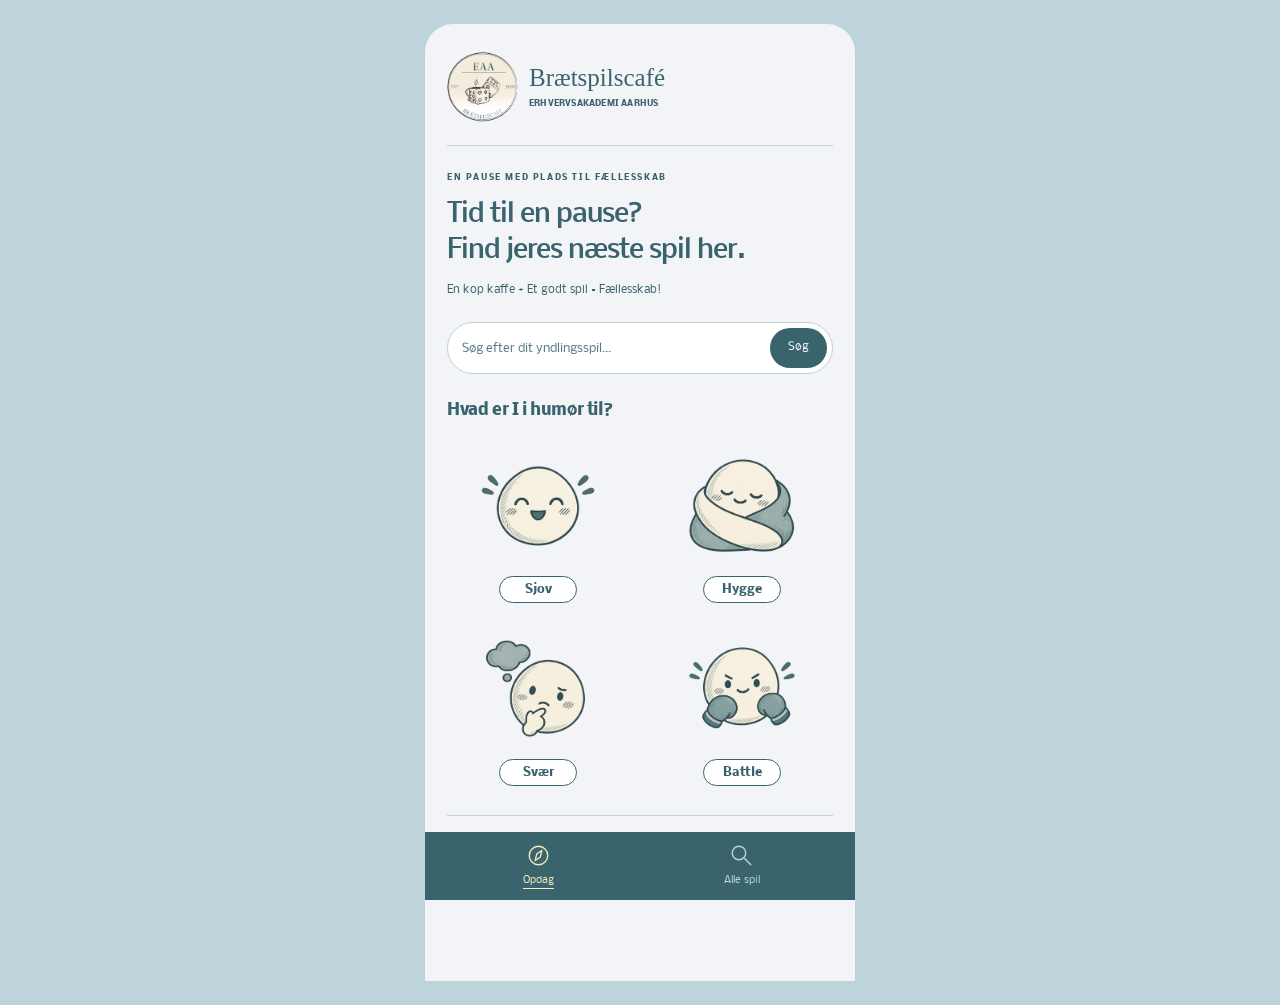
==== index.html @ 0a2e72a8 "changes" ====
<!DOCTYPE html>
<html lang="da">
<head>
  <meta charset="UTF-8">
  <meta name="viewport" content="width=device-width, initial-scale=1.0">
  <meta name="description" content="Find et spil til jeres næste pause på Erhvervsakademi Aarhus.">
  <title>Spilcafé – find jeres næste spil</title>
  <link rel="preconnect" href="https://fonts.googleapis.com">
  <link rel="preconnect" href="https://fonts.gstatic.com" crossorigin>
  <link href="https://fonts.googleapis.com/css2?family=Nobile:wght@400;500;700&display=swap" rel="stylesheet">
  <link rel="stylesheet" href="style.css">
</head>
<body>
  <div class="forside">
    <header class="brand">
      <div class="logo-wrap">
        <!-- Behold logo i mappen billeder. -->
        <img class="brand-logo" src="billeder/logo.png" alt="EAA Brætspilscafé – terninger og kaffe" data-fallback>
        <span class="logo-fallback" hidden aria-hidden="true">EAA</span>
      </div>
      <div>
        <p class="brand-name">Brætspilscafé</p>
        <p class="brand-school">ERHVERVSAKADEMI AARHUS</p>
      </div>
    </header>

    <main>
      <!-- 1. FORSIDE -->
      <section id="opdag" class="page" aria-labelledby="home-title">
        <p class="overtekst">EN PAUSE MED PLADS TIL FÆLLESSKAB</p>
        <h1 id="home-title">Tid til en pause?<br>Find jeres næste spil her.</h1>
        <p class="intro">En kop kaffe + Et godt spil = Fællesskab!</p>

        <form class="search" id="home-search" role="search">
          <label class="sr-only" for="search-field">Søg efter spil fra forsiden</label>
          <input id="search-field" type="search" placeholder="Søg efter dit yndlingsspil…" autocomplete="off">
          <button type="submit">Søg</button>
        </form>

        <div class="section-heading">
          <h2>Hvad er I i humør til?</h2>
        </div>
        <div class="moods">
          <button class="mood" type="button" data-mood="Sjov">
            <img src="billeder/sjov.png" alt="Emoji der griner" data-fallback>
            <span class="mood-fallback" hidden aria-hidden="true">😄</span>
            <span>Sjov</span>
          </button>
          <button class="mood" type="button" data-mood="Hygge">
            <img src="billeder/hygge.png" alt="Rolig emoji pakket ind i et tæppe" data-fallback>
            <span class="mood-fallback" hidden aria-hidden="true">😌</span>
            <span>Hygge</span>
          </button>
          <button class="mood" type="button" data-mood="Svær">
            <img src="billeder/svaer.png" alt="Tænkende emoji med tankeboble" data-fallback>
            <span class="mood-fallback" hidden aria-hidden="true">🤔</span>
            <span>Svær</span>
          </button>
          <button class="mood" type="button" data-mood="Battle">
            <img src="billeder/battle.png" alt="Emoji med boksehandsker" data-fallback>
            <span class="mood-fallback" hidden aria-hidden="true">🥊</span>
            <span>Battle</span>
          </button>
        </div>
        <a class="browse-link" href="#alle-spil">Se alle spil <span aria-hidden="true">→</span></a>
      </section>

      <!-- 2. NY SEKTION: SØGNING, FILTRE OG SPILLISTE -->
      <section id="alle-spil" class="page games-page" aria-labelledby="games-title" hidden>
        <h1 id="games-title" tabindex="-1">Find jeres spil.</h1>
        <p class="intro" id="collection-info"></p>

        <form class="search" id="game-search" role="search">
          <label class="sr-only" for="game-search-field">Søg i spilsamlingen</label>
          <input id="game-search-field" type="search" placeholder="Søg efter spil…" autocomplete="off">
          <button type="submit">Søg</button>
        </form>

        <div class="quick-filters" role="group" aria-label="Hurtige filtre">
          <button class="filter-chip" id="reset-all" type="button">Alle</button>
          <button class="filter-chip" id="quick-time" type="button" aria-pressed="false">Højst 30 min.</button>
          <button class="filter-chip" id="quick-easy" type="button" aria-pressed="false">Let at lære</button>
        </div>

        <div class="filter-grid">
          <div class="filter-field">
            <label for="player-filter">Antal spillere</label>
            <select id="player-filter">
              <option value="0">Alle gruppestørrelser</option>
              <!-- JavaScript indsætter valgmulighederne 2–18. -->
            </select>
          </div>

          <div class="filter-field">
            <label for="time-filter">Spilletid</label>
            <div class="range-control">
              <output id="time-output" for="time-filter">Alle spilletider</output>
              <input id="time-filter" type="range" min="15" max="180" step="5" value="180" aria-describedby="time-help">
            </div>
          </div>

          <!-- Flere afkrydsninger = spil fra mindst én valgt kategori. -->
          <div class="filter-field">
            <span class="filter-label" id="category-label">Spiltype</span>
            <details class="category-picker" id="category-picker">
              <summary aria-labelledby="category-label category-summary">
                <span id="category-summary">Alle spiltyper</span>
                <span class="chevron" aria-hidden="true"></span>
              </summary>
              <fieldset class="category-options" id="category-options">
                <legend class="sr-only">Vælg en eller flere spiltyper</legend>
                <!-- Kategorierne kommer fra arrayet i spil.js. -->
              </fieldset>
            </details>
          </div>

          <div class="filter-field">
            <label for="level-filter">Regelniveau</label>
            <select id="level-filter">
              <option value="">Alle niveauer</option>
              <option value="Let">Let</option>
              <option value="Middel">Middel</option>
              <option value="Svær">Svær</option>
            </select>
          </div>

          <div class="filter-field">
            <label for="space-filter">Pladsbehov</label>
            <select id="space-filter">
              <option value="">Alle bordstørrelser</option>
              <option value="Lille">Lille</option>
              <option value="Mellem">Mellem</option>
              <option value="Stor">Stor</option>
            </select>
          </div>

          <div class="filter-field">
            <label for="sort-order">Sortér efter</label>
            <select id="sort-order">
              <option value="titel-az">Titel A–Å</option>
              <option value="titel-za">Titel Å–A</option>
              <option value="tid-kort">Korteste spilletid</option>
              <option value="tid-lang">Længste spilletid</option>
            </select>
          </div>
        </div>

        <p class="filter-help" id="time-help">Tid er cirka. Filteret bruger den øvre ende af spillets tidsinterval.</p>
        <div class="active-filters" id="active-filters" aria-label="Aktive filtre"></div>

        <div class="results-heading">
          <h2 id="results-count" role="status" aria-live="polite" aria-atomic="true"></h2>
          <button class="text-button" type="button" id="clear-filters">Nulstil</button>
        </div>
        <p class="data-note">Spildata er fra vores kortlægning og kan afhænge af udgaven.</p>

        <!-- forEach indsætter kortene her. Listen bliver ikke skrevet i HTML. -->
        <ul class="game-list" id="game-list" aria-label="Spil der matcher"></ul>

        <div class="empty-state" id="empty-state" hidden>
          <span class="empty-symbol" aria-hidden="true">?</span>
          <h3>Ingen spil matcher lige nu</h3>
          <p>Prøv et andet søgeord eller fjern et filter.</p>
          <button class="primary" id="empty-reset" type="button">Vis alle spil</button>
        </div>
      </section>
      <noscript><p class="page">Aktivér JavaScript for at søge og filtrere spillene.</p></noscript>
    </main>

    <!-- Kun de to sider, som denne kode indeholder. -->
    <nav class="bottom-nav" aria-label="Hovedmenu">
      <a href="#opdag" data-page="opdag" aria-current="page">
        <svg viewBox="0 0 32 32" aria-hidden="true"><circle cx="16" cy="16" r="11"></circle><path d="m20 10-2 8-6 4 2-8z"></path></svg>
        <span>Opdag</span>
      </a>
      <a href="#alle-spil" data-page="alle-spil">
        <svg viewBox="0 0 32 32" aria-hidden="true"><circle cx="13" cy="13" r="8"></circle><path d="m19 19 8 8"></path></svg>
        <span>Alle spil</span>
      </a>
    </nav>
  </div>

  <!-- Rækkefølgen er vigtig: data skal indlæses før funktionerne. -->
  <script src="spil.js"></script>
  <script src="script.js"></script>
</body>
</html>
---- style.css ----
/* 1. JERES FARVER OG FORSIDE */
:root {
  --teal:#3A646D;
  --dark:#3A646D;
  --yellow:#F4EBC0;
  --blue:#BED4DB;
  --accent:#80B4BF;
  --paper:#F3F4F7;
  --line:#BED4DB;
  --muted:#3A646D;
}
* { box-sizing:border-box; }
body {
  margin:0;
  background:var(--blue);
  color:var(--teal);
  font-family:'Nobile',Arial,sans-serif;
  font-size:13px;
  line-height:1.6;
}
button,input,select { font:inherit; }
button { color:inherit; cursor:pointer; }
a { color:inherit; }
[hidden] { display:none !important; }
:focus-visible { outline:3px solid var(--teal); outline-offset:4px; }
.forside {
  width:100%;
  max-width:430px;
  min-height:100svh;
  margin:auto;
  background:var(--paper);
  position:relative;
  padding-bottom:94px;
}
.brand {
  display:flex;
  gap:12px;
  align-items:center;
  margin:0 22px;
  padding:28px 0 23px;
  border-bottom:1px solid var(--line);
}
.brand-name { font-family:Georgia,serif; font-size:25px; line-height:1.15; margin:0 0 5px; }
.brand-school { font-size:7.5px; font-weight:700; letter-spacing:.2px; margin:0; }
.page { padding:26px 22px 20px; }
.overtekst { font-size:8px; letter-spacing:1.6px; font-weight:700; margin:0 0 12px; }
h1 { font-size:26px; line-height:1.4; font-weight:500; letter-spacing:-1px; margin:0 0 12px; }
h2 { font-size:16px; line-height:1.4; margin:0; font-weight:700; letter-spacing:-.4px; }
.intro { font-size:11px; color:var(--muted); margin:0 0 23px; }
.search {
  display:flex;
  align-items:center;
  gap:5px;
  border:1px solid var(--line);
  background:white;
  border-radius:30px;
  padding:5px;
  margin-bottom:26px;
  min-height:49px;
}
.search input {
  min-width:0;
  flex:1;
  border:0;
  background:transparent;
  padding:7px 9px;
  color:var(--dark);
  font-size:12px;
  border-radius:20px;
}
.search input::placeholder { color:var(--teal); opacity:.85; }
.search button,.primary {
  border:0;
  border-radius:30px;
  background:var(--teal);
  color:#fff;
  padding:10px 18px;
  font-size:11px;
  min-height:40px;
}
.search button:hover,.primary:hover { background:#2d525b; }
.section-heading { display:flex; justify-content:space-between; align-items:center; gap:8px; margin:25px 0 14px; }
.text-button { background:none; border:0; padding:10px 0; font-size:11px; white-space:nowrap; text-decoration:underline; text-underline-offset:4px; }
.moods { display:grid; grid-template-columns:1fr 1fr; gap:20px 22px; margin:17px 0 29px; }
.mood { border:0; background:none; padding:0; display:flex; align-items:center; flex-direction:column; gap:10px; }
.mood img { width:100%; height:126px; object-fit:contain; transition:transform .2s; }
.mood:hover img { transform:translateY(-4px); }
.mood > span:not(.mood-fallback) { border:1px solid var(--teal); border-radius:24px; background:white; min-width:78px; padding:3px 14px; font-size:12px; font-weight:700; }
.mood-fallback { height:126px; display:grid; place-items:center; font-size:66px; }
.logo-wrap { width:70px; height:70px; position:relative; flex-shrink:0; }
.brand-logo { position:absolute; width:84px; height:84px; max-width:none; left:-7px; top:-6px; clip-path:circle(42% at 50% 48.6%); }
.logo-fallback { display:grid; place-items:center; height:70px; width:70px; border:1px solid var(--teal); border-radius:50%; background:var(--yellow); font-family:Georgia,serif; font-size:23px; }
.browse-link { display:flex; align-items:center; justify-content:space-between; min-height:46px; border-top:1px solid var(--line); padding-top:14px; font-weight:700; text-decoration:none; }
.browse-link span { font-size:23px; }

/* 2. FILTRERINGSSIDEN – bygger videre på jeres farver */
.games-page { padding-top:21px; }
.games-page h1 { font-family:Georgia,serif; font-size:30px; line-height:1.2; letter-spacing:-.7px; margin-bottom:5px; }
.games-page .intro { margin-bottom:16px; }
.games-page .search { margin-bottom:13px; }
.quick-filters { display:flex; gap:7px; flex-wrap:wrap; margin-bottom:19px; }
.filter-chip { min-height:35px; padding:6px 13px; background:white; border:1px solid var(--line); border-radius:22px; font-size:10px; }
.filter-chip[aria-pressed="true"] { background:var(--teal); color:white; border-color:var(--teal); }
.filter-chip:hover { border-color:var(--teal); }

/* To kolonner som i Figma. minmax forhindrer, at lange værdier udvider siden. */
.filter-grid { display:grid; grid-template-columns:minmax(0,1fr) minmax(0,1fr); gap:15px 11px; }
.filter-field { min-width:0; }
.filter-field > label,.filter-label { display:block; margin:0 0 5px; text-transform:uppercase; font-size:9px; font-weight:700; letter-spacing:.3px; }
.filter-field select,.category-picker > summary {
  width:100%;
  min-height:43px;
  border:1px solid var(--line);
  border-radius:7px;
  color:var(--teal);
  background:white;
  padding:10px 25px 10px 10px;
  font-size:11px;
  cursor:pointer;
}
.filter-field select {
  appearance:none;
  background-image:url("data:image/svg+xml,%3Csvg xmlns='http://www.w3.org/2000/svg' width='12' height='12' viewBox='0 0 12 12'%3E%3Cpath d='m3 4 3 3 3-3' fill='none' stroke='%233A646D' stroke-linecap='round'/%3E%3C/svg%3E");
  background-repeat:no-repeat;
  background-position:right 8px center;
}
.range-control { min-height:43px; border:1px solid var(--line); border-radius:7px; background:white; padding:5px 10px 4px; }
.range-control output { display:block; font-size:10px; line-height:1.4; }
.range-control input { display:block; accent-color:var(--teal); width:100%; margin:1px 0 0; height:20px; cursor:pointer; }
.category-picker { position:relative; }
.category-picker > summary { list-style:none; position:relative; }
.category-picker > summary::-webkit-details-marker { display:none; }
.chevron { position:absolute; right:13px; top:17px; width:6px; height:6px; border-bottom:1px solid; border-right:1px solid; transform:rotate(45deg); }
.category-picker[open] .chevron { transform:rotate(225deg); top:20px; }
.category-options {
  position:absolute;
  top:calc(100% + 6px);
  left:0;
  width:max-content;
  min-width:100%;
  max-width:calc(100vw - 44px);
  max-height:300px;
  overflow:auto;
  z-index:3;
  background:white;
  border:1px solid var(--line);
  border-radius:9px;
  padding:7px;
  margin:0;
  box-shadow:0 10px 28px #3a646d24;
}
.category-options label { display:flex; align-items:center; gap:9px; min-height:37px; padding:5px 9px; font-size:12px; cursor:pointer; border-radius:5px; }
.category-options label:hover { background:var(--paper); }
.category-options input { accent-color:var(--teal); width:16px; height:16px; margin:0; }
.filter-help { font-size:10px; margin:12px 0 0; line-height:1.65; }
.active-filters { display:flex; flex-wrap:wrap; gap:6px; margin-top:12px; }
.active-filters:empty { display:none; }
.active-chip { max-width:100%; overflow-wrap:anywhere; background:var(--yellow); border:1px solid transparent; padding:5px 9px; border-radius:6px; font-size:10px; min-height:30px; text-align:left; }
.active-chip:hover { border-color:var(--teal); }
.results-heading { display:flex; justify-content:space-between; align-items:center; gap:10px; margin-top:23px; }
.results-heading h2 { font-size:19px; }
.data-note { margin:1px 0 9px; font-size:9px; line-height:1.6; }

/* 3. SPILKORT – kompakte rækker som i Figma */
.game-list { list-style:none; padding:0; margin:0; }
.game-card { border-bottom:1px solid var(--line); }
.game-summary { display:flex; gap:12px; align-items:center; padding:13px 0; cursor:pointer; list-style:none; }
.game-summary::-webkit-details-marker { display:none; }
.game-monogram { position:relative; display:grid; place-items:center; width:48px; height:54px; flex-shrink:0; background:var(--blue); border-radius:6px; font-weight:700; font-size:14px; overflow:hidden; }
.game-card:nth-child(3n) .game-monogram { background:var(--yellow); }
.game-card:nth-child(5n) .game-monogram { background:var(--yellow); }
.game-monogram img { position:absolute; inset:0; width:100%; height:100%; object-fit:contain; background:var(--paper); }
.game-overview { flex:1; min-width:0; }
.game-name { font-size:13px; line-height:1.5; margin:0 0 2px; font-weight:700; overflow-wrap:anywhere; }
.game-meta { font-size:10px; margin:0; line-height:1.65; }
.game-category { font-size:9px; margin:2px 0 0; line-height:1.6; }
.game-expand { width:22px; flex-shrink:0; font-size:23px; text-align:center; font-weight:400; transition:transform .2s; }
.game-card details[open] .game-expand { transform:rotate(45deg); }
.game-card details[open] .game-summary { padding-bottom:8px; }
.game-details { padding:0 0 17px 60px; font-size:11px; }
.game-description { margin:3px 0 13px; line-height:1.8; }
.game-details dl { display:grid; grid-template-columns:1fr; margin:0; gap:2px; }
.game-details dt { font-weight:700; font-size:10px; margin-top:7px; }
.game-details dd { margin:0; overflow-wrap:anywhere; }
.game-note { background:#bed4db4a; padding:10px; margin:14px 0 0; border-radius:6px; font-size:10px; }
.empty-state { margin:18px 0 12px; text-align:center; padding:27px 14px; border:1px solid var(--line); border-radius:12px; }
.empty-symbol { display:grid; place-items:center; border-radius:50%; width:45px; height:45px; margin:auto; background:var(--yellow); font-family:Georgia,serif; font-size:28px; }
.empty-state h3 { font-size:15px; margin:15px 0 7px; }
.empty-state p { font-size:11px; margin:0 0 18px; }

/* 4. BUNDMENU OG TILGÆNGELIGHED */
.bottom-nav { position:fixed; z-index:5; bottom:0; left:50%; transform:translateX(-50%); width:100%; max-width:430px; display:flex; background:var(--teal); padding:10px 12px calc(10px + env(safe-area-inset-bottom)); }
.bottom-nav a { flex:1; display:flex; flex-direction:column; align-items:center; gap:4px; color:var(--blue); text-decoration:none; font-size:10px; min-height:48px; }
.bottom-nav a[aria-current="page"] { color:var(--yellow); }
.bottom-nav a[aria-current="page"] span { text-decoration:underline; text-underline-offset:5px; }
.bottom-nav a:focus-visible { outline-color:var(--yellow); }
.bottom-nav svg { width:27px; height:27px; fill:none; stroke:currentColor; stroke-width:1.6; stroke-linecap:round; stroke-linejoin:round; }
.sr-only { position:absolute; width:1px; height:1px; padding:0; margin:-1px; overflow:hidden; clip:rect(0,0,0,0); white-space:nowrap; border:0; }

@media(min-width:600px) {
  body { padding:24px 0; }
  .forside { min-height:calc(100svh - 48px); border-radius:28px 28px 0 0; overflow:hidden; }
}
@media(max-width:350px) {
  .brand,.page { margin-left:0; margin-right:0; }
  .brand { padding-left:16px; padding-right:16px; }
  .page { padding-left:16px; padding-right:16px; }
  .brand-name { font-size:22px; }
  h1 { font-size:23px; }
  .mood img,.mood-fallback { height:110px; }
  .filter-grid { gap:12px 8px; }
  .filter-field select,.category-picker > summary { font-size:10px; padding-left:7px; }
  .filter-chip { font-size:9px; padding:6px 10px; }
}
@media(prefers-reduced-motion:reduce) {
  .mood img,.game-expand { transition:none; }
}
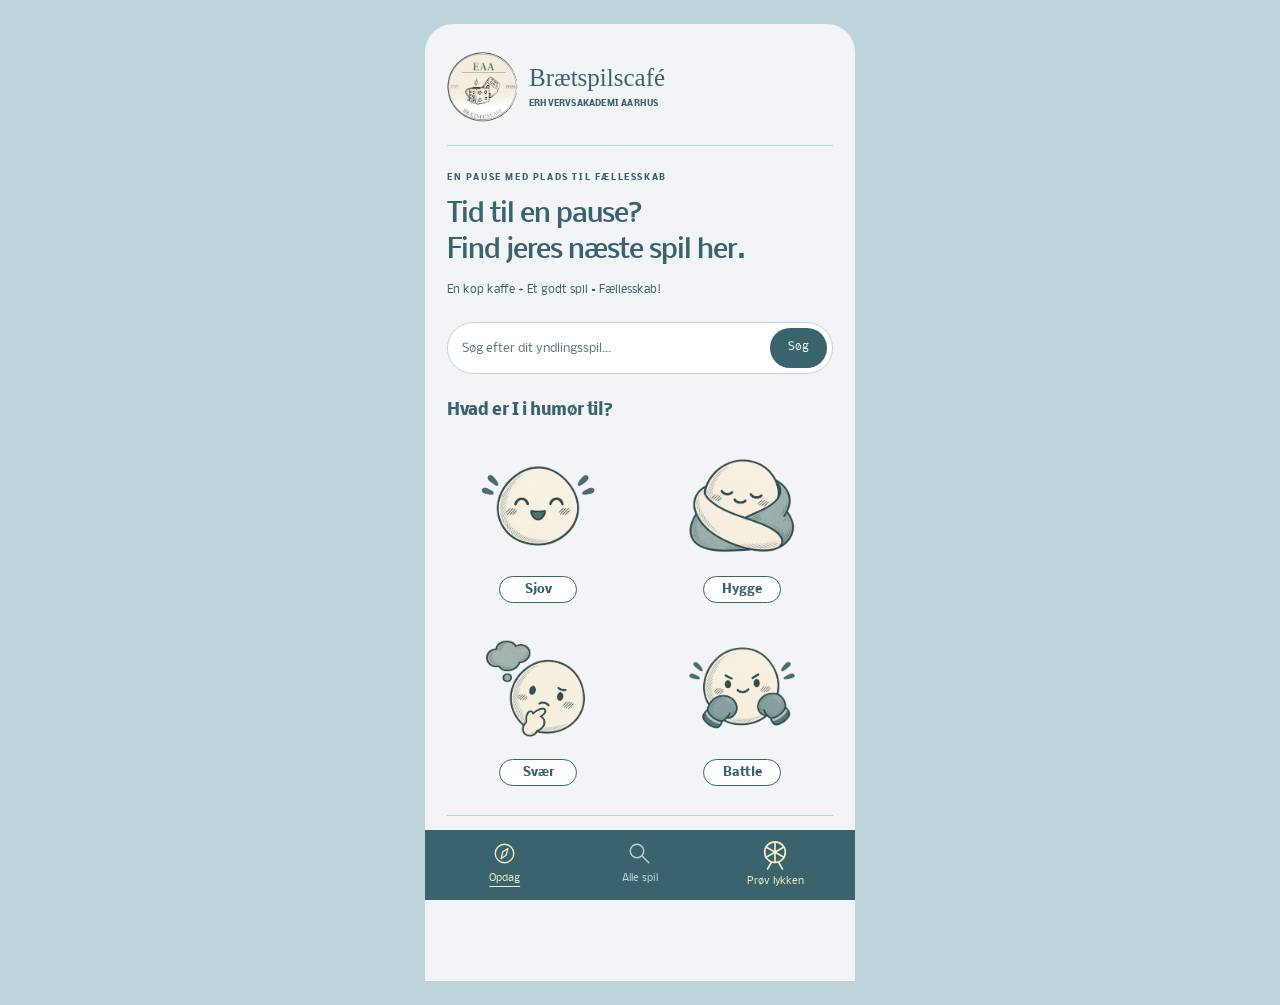
==== commit 24ad0ccd: "hjul" ====
--- a/index.html
+++ b/index.html
@@ -165,9 +165,58 @@
         </div>
       </section>
       <noscript><p class="page">Aktivér JavaScript for at søge og filtrere spillene.</p></noscript>
+
+    <section id="proev-lykken" class="page luck-page" hidden>
+  <p class="overtekst">LAD TILFÆLDIGHEDEN BESTEMME</p>
+  <h1>Prøv lykken.</h1>
+  <p class="intro">Lad hjulet vælge jeres næste spil.</p>
+
+  <div class="luck-wheel" aria-hidden="true">
+    <!-- JavaScript tegner felterne og skriver spillenes navne. -->
+    <svg id="luck-disc" viewBox="0 0 600 600"></svg>
+
+    <!-- Midten står stille. -->
+    <span class="luck-hub">?</span>
+
+    <!-- Pilen står også stille, mens hjulet drejer. -->
+    <svg class="luck-pointer" viewBox="0 0 48 72">
+      <path
+        d="M5 8Q5 2 11 2H37Q43 2 43 8V30L24 67L5 30Z"
+        fill="#F4EBC0"
+        stroke="#3A646D"
+        stroke-width="2"
+      />
+      <circle cx="24" cy="19" r="5" fill="#3A646D" />
+    </svg>
+  </div>
+
+  <button
+    id="luck-spin"
+    class="luck-button"
+    type="button"
+    aria-controls="luck-result"
+  >
+    Drej hjulet
+  </button>
+
+  <p id="luck-count" class="luck-note"></p>
+
+  <!-- Her viser JavaScript resultatet. -->
+  <div
+    id="luck-result"
+    class="luck-result"
+    role="status"
+    aria-live="polite"
+    aria-atomic="true"
+  >
+    <p id="luck-title">Hvilket spil mon det bliver?</p>
+    <p id="luck-info"></p>
+  </div>
+</section>
+
     </main>
 
-    <!-- Kun de to sider, som denne kode indeholder. -->
+    <!-- Siderne i denne kode. -->
     <nav class="bottom-nav" aria-label="Hovedmenu">
       <a href="#opdag" data-page="opdag" aria-current="page">
         <svg viewBox="0 0 32 32" aria-hidden="true"><circle cx="16" cy="16" r="11"></circle><path d="m20 10-2 8-6 4 2-8z"></path></svg>
@@ -177,11 +226,16 @@
         <svg viewBox="0 0 32 32" aria-hidden="true"><circle cx="13" cy="13" r="8"></circle><path d="m19 19 8 8"></path></svg>
         <span>Alle spil</span>
       </a>
+      <a href="#proev-lykken" class="luck-nav" data-page="proev-lykken">
+        <svg viewBox="0 0 32 32" aria-hidden="true"><circle cx="16" cy="13" r="11"></circle><path d="M16 2v22M6.5 7.5l19 11m-19 0 19-11M12 24l-4 7m12-7 4 7"></path><circle cx="16" cy="13" r="1.7" fill="currentColor" stroke="none"></circle></svg>
+        <span>Prøv lykken</span>
+      </a>
     </nav>
   </div>
 
   <!-- Rækkefølgen er vigtig: data skal indlæses før funktionerne. -->
   <script src="spil.js"></script>
   <script src="script.js"></script>
+  <script src="js/lykkehjul.js"></script>
 </body>
 </html>
--- a/style.css
+++ b/style.css
@@ -215,3 +215,137 @@
 @media(prefers-reduced-motion:reduce) {
   .mood img,.game-expand { transition:none; }
 }
+
+/* LYKKEHJUL */
+
+[hidden] {
+  display: none !important;
+}
+
+.luck-page {
+  text-align: center;
+}
+
+/* Kanten og skyggen giver hjulet dybde. */
+.luck-wheel {
+  position: relative;
+  width: 100%;
+  max-width: 360px;
+  aspect-ratio: 1;
+  margin: 48px auto 30px;
+  border-radius: 50%;
+  background: linear-gradient(
+    140deg,
+    #e6eef0,
+    #80B4BF 50%,
+    #3A646D
+  );
+  box-shadow:
+    0 7px 0 #284951,
+    0 16px 24px #3a646d30;
+}
+
+/* Det er kun denne del, der drejer. */
+#luck-disc {
+  display: block;
+  width: 100%;
+  height: 100%;
+  transform-origin: center;
+}
+
+/* Spørgsmålstegnet i midten. */
+.luck-hub {
+  position: absolute;
+  inset: 41%;
+  display: grid;
+  place-items: center;
+  border: 4px solid white;
+  border-radius: 50%;
+  background: linear-gradient(white, #BED4DB);
+  box-shadow: 0 4px 0 #3a646d80;
+  color: #3A646D;
+  font: bold 34px Georgia, serif;
+}
+
+/* Den faste pil over hjulet. */
+.luck-pointer {
+  position: absolute;
+  top: -32px;
+  left: 50%;
+  width: 32px;
+  height: 48px;
+  transform: translateX(-50%);
+  filter: drop-shadow(0 3px 2px #3a646d30);
+}
+
+.luck-button {
+  min-height: 48px;
+  padding: 12px 30px;
+  border: 0;
+  border-radius: 30px;
+  background: #3A646D;
+  color: #F4EBC0;
+  font-weight: 700;
+  cursor: pointer;
+}
+
+.luck-button:disabled {
+  opacity: .65;
+  cursor: wait;
+}
+
+.luck-button:focus-visible {
+  outline: 3px solid #3A646D;
+  outline-offset: 4px;
+}
+
+.luck-note {
+  font-size: 11px;
+  margin: 12px 0 20px;
+}
+
+.luck-result {
+  min-height: 110px;
+  padding: 16px;
+  border-radius: 16px;
+  background: #F4EBC0;
+}
+
+#luck-title {
+  margin: 0;
+  font-size: 16px;
+  font-weight: 700;
+}
+
+#luck-info {
+  margin: 7px 0 0;
+  font-size: 11px;
+}
+
+/* Ikonet i jeres eksisterende bundmenu. */
+.bottom-nav .luck-nav {
+  display: flex;
+  flex: 1;
+  flex-direction: column;
+  align-items: center;
+  justify-content: center;
+  gap: 4px;
+  min-height: 48px;
+  color: #F4EBC0;
+  text-decoration: none;
+  font-size: 10px;
+}
+
+.bottom-nav .luck-nav svg {
+  width: 30px;
+  height: 30px;
+  fill: none;
+  stroke: currentColor;
+  stroke-width: 1.8;
+  stroke-linecap: round;
+}
+
+.bottom-nav .luck-nav[aria-current="page"] span {
+  text-decoration: underline;
+  text-underline-offset: 4px;
+}
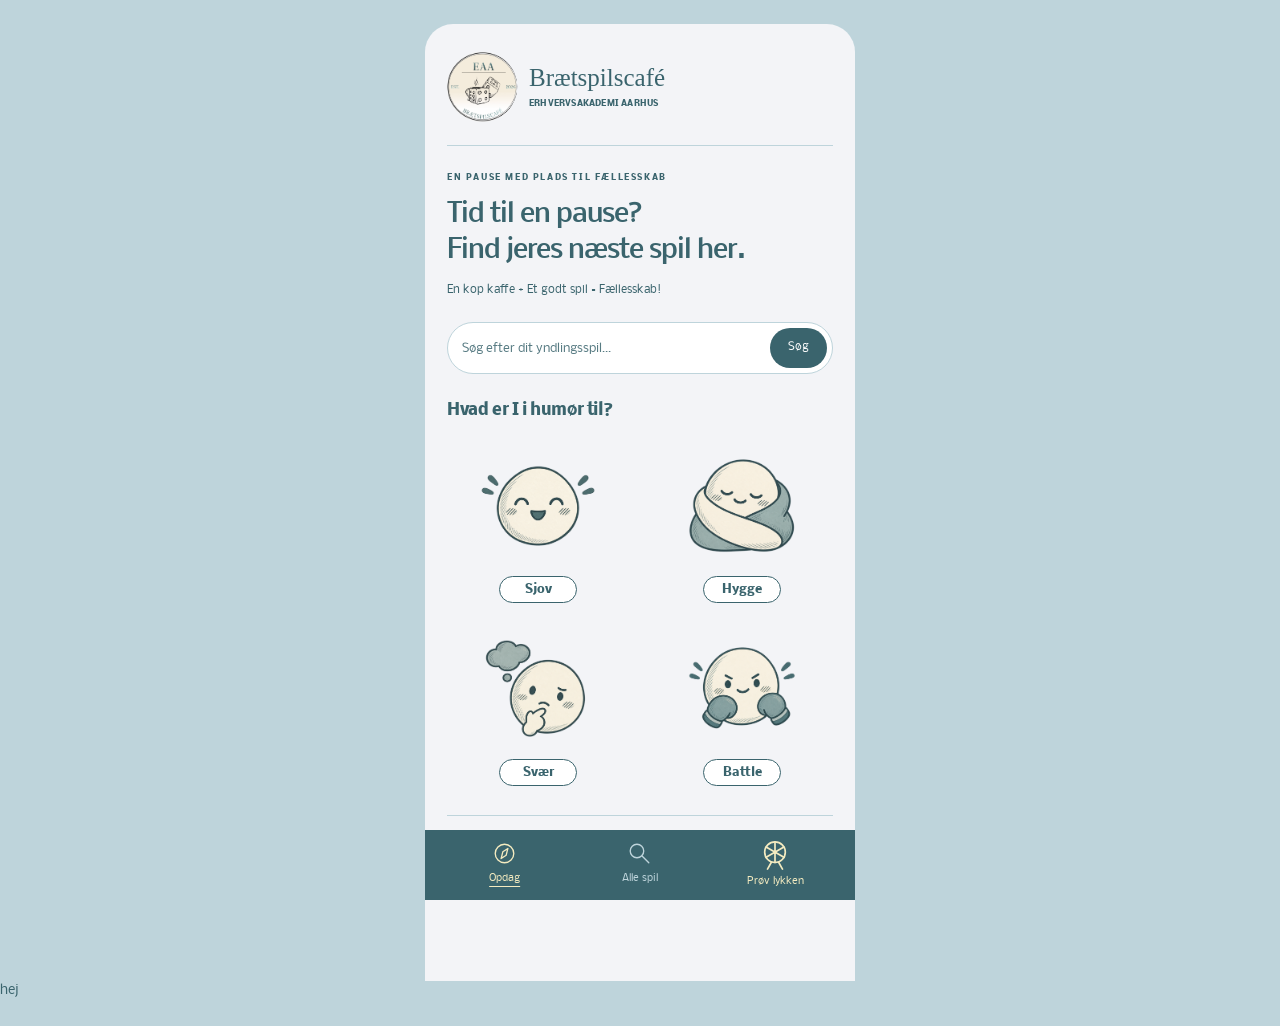
==== commit 5b30f2fc: "hello" ====
--- a/index.html
+++ b/index.html
@@ -239,3 +239,5 @@
   <script src="js/lykkehjul.js"></script>
 </body>
 </html>
+
+hej 
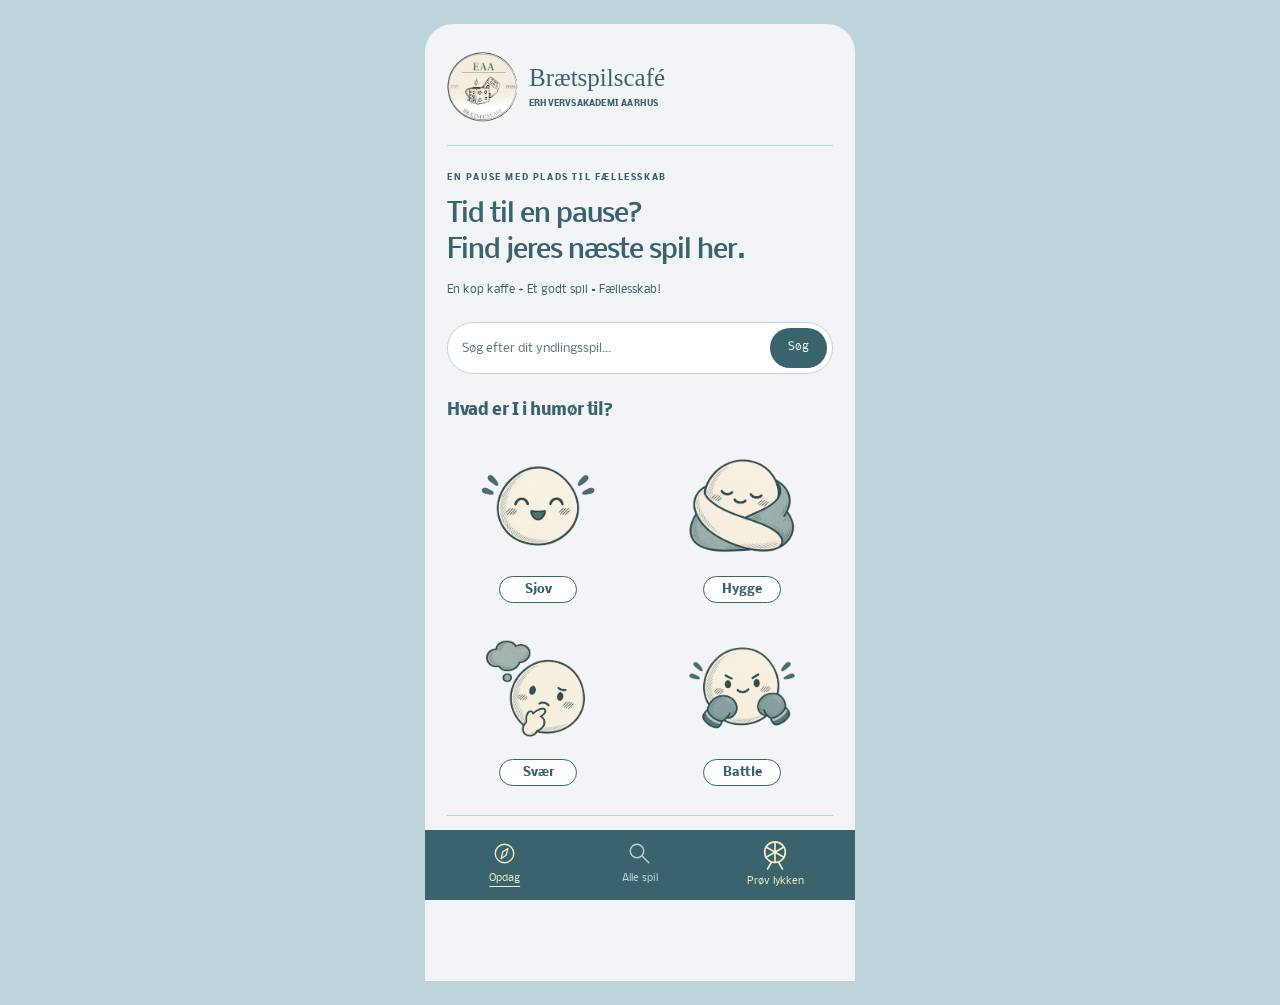
==== commit a0328018: "..." ====
--- a/index.html
+++ b/index.html
@@ -202,9 +202,9 @@
   <p id="luck-count" class="luck-note"></p>
 
   <!-- Her viser JavaScript resultatet. -->
+  <div class="luck-result">
   <div
     id="luck-result"
-    class="luck-result"
     role="status"
     aria-live="polite"
     aria-atomic="true"
@@ -212,6 +212,17 @@
     <p id="luck-title">Hvilket spil mon det bliver?</p>
     <p id="luck-info"></p>
   </div>
+
+  <button
+    id="luck-book"
+    class="booking-button"
+    type="button"
+    hidden
+  >
+    Book spillet
+  </button>
+</div>
+
 </section>
 
     </main>
@@ -233,11 +244,80 @@
     </nav>
   </div>
 
+<dialog
+  id="booking-dialog"
+  class="booking-dialog"
+  aria-labelledby="booking-heading"
+  aria-describedby="booking-demo"
+>
+  <div class="booking-header">
+    <h2 id="booking-heading">Book jeres spil</h2>
+
+    <button
+      id="booking-close"
+      class="booking-close"
+      type="button"
+      aria-label="Luk booking"
+    >
+      ×
+    </button>
+  </div>
+
+  <p id="booking-demo" class="booking-note">
+    Demo: Bookingen gemmes kun i denne browser og reserverer
+    ikke et fysisk spil.
+  </p>
+
+  <div class="booking-game">
+    <h3 id="booking-game-name"></h3>
+    <p id="booking-duration"></p>
+  </div>
+
+  <form id="booking-form">
+    <label for="booking-date">Vælg dato</label>
+    <input id="booking-date" type="date" required>
+
+    <label for="booking-time">Vælg tidspunkt</label>
+    <select id="booking-time" required></select>
+
+    <p id="booking-hours" class="booking-note"></p>
+
+    <p
+      id="booking-error"
+      class="booking-error"
+      role="alert"
+    ></p>
+
+    <button
+      id="booking-save"
+      class="booking-button"
+      type="submit"
+    >
+      Gem demobooking
+    </button>
+  </form>
+
+  <div
+    id="booking-success"
+    class="booking-success"
+    role="status"
+    hidden
+  >
+    <h3>Demobooking gemt</h3>
+    <p id="booking-confirmation"></p>
+
+    <p class="booking-note">
+      Du kan lukke vinduet og finde flere spil.
+    </p>
+  </div>
+</dialog>
+
   <!-- Rækkefølgen er vigtig: data skal indlæses før funktionerne. -->
-  <script src="spil.js"></script>
-  <script src="script.js"></script>
-  <script src="js/lykkehjul.js"></script>
+<script src="spil.js"></script>
+<script src="script.js"></script>
+<script src="js/lykkehjul.js"></script>
+<script src="js/js/booking.js"></script>
+
 </body>
 </html>
 
-hej 
--- a/style.css
+++ b/style.css
@@ -348,4 +348,154 @@
 .bottom-nav .luck-nav[aria-current="page"] span {
   text-decoration: underline;
   text-underline-offset: 4px;
+}
+
+/* BOOKINGKNAPPER */
+
+.booking-button {
+  display: inline-flex;
+  justify-content: center;
+  align-items: center;
+  min-height: 44px;
+  padding: 10px 20px;
+  border: 0;
+  border-radius: 24px;
+  background: #3A646D;
+  color: #F4EBC0;
+  font: inherit;
+  font-weight: 700;
+  cursor: pointer;
+}
+
+.booking-button:disabled {
+  opacity: .55;
+  cursor: not-allowed;
+}
+
+.booking-button:focus-visible,
+.booking-dialog :focus-visible {
+  outline: 3px solid #3A646D;
+  outline-offset: 3px;
+}
+
+/* Placering under spilkortets indhold. */
+.game-card > .booking-button {
+  margin: 0 0 14px 60px;
+}
+
+/* Placering i lykkehjulets resultatboks. */
+#luck-book {
+  margin-top: 16px;
+}
+
+
+/* BOOKINGVINDUET */
+
+.booking-dialog {
+  width: min(390px, calc(100% - 32px));
+  max-height: 90svh;
+  overflow-y: auto;
+  padding: 24px;
+  border: 0;
+  border-radius: 24px;
+  background: #F3F4F7;
+  color: #3A646D;
+  font: inherit;
+}
+
+/* Gør siden bag vinduet mørkere. */
+.booking-dialog::backdrop {
+  background: #17343c99;
+}
+
+.booking-header {
+  display: flex;
+  align-items: center;
+  justify-content: space-between;
+  gap: 12px;
+}
+
+.booking-header h2 {
+  margin: 0;
+  font-size: 20px;
+}
+
+.booking-close {
+  flex-shrink: 0;
+  width: 44px;
+  height: 44px;
+  border: 1px solid #BED4DB;
+  border-radius: 50%;
+  background: white;
+  color: #3A646D;
+  font-size: 26px;
+  cursor: pointer;
+}
+
+.booking-note {
+  font-size: 11px;
+  line-height: 1.6;
+}
+
+.booking-game {
+  margin: 18px 0;
+  padding: 16px;
+  border-radius: 14px;
+  background: #F4EBC0;
+}
+
+.booking-game h3,
+.booking-success h3 {
+  margin: 0;
+  font-size: 17px;
+}
+
+.booking-game p {
+  margin: 5px 0 0;
+  font-size: 12px;
+}
+
+.booking-dialog label {
+  display: block;
+  margin: 14px 0 6px;
+  font-weight: 700;
+  font-size: 12px;
+}
+
+.booking-dialog input,
+.booking-dialog select {
+  display: block;
+  width: 100%;
+  min-width: 0;
+  min-height: 46px;
+  padding: 10px;
+  border: 1px solid #BED4DB;
+  border-radius: 8px;
+  background: white;
+  color: #3A646D;
+  font: inherit;
+}
+
+.booking-error {
+  color: #8b2635;
+  font-size: 12px;
+}
+
+.booking-error:empty {
+  display: none;
+}
+
+#booking-save {
+  width: 100%;
+  margin-top: 10px;
+}
+
+.booking-success {
+  padding: 16px;
+  border-radius: 14px;
+  background: #BED4DB;
+}
+
+.booking-success p {
+  overflow-wrap: anywhere;
 }
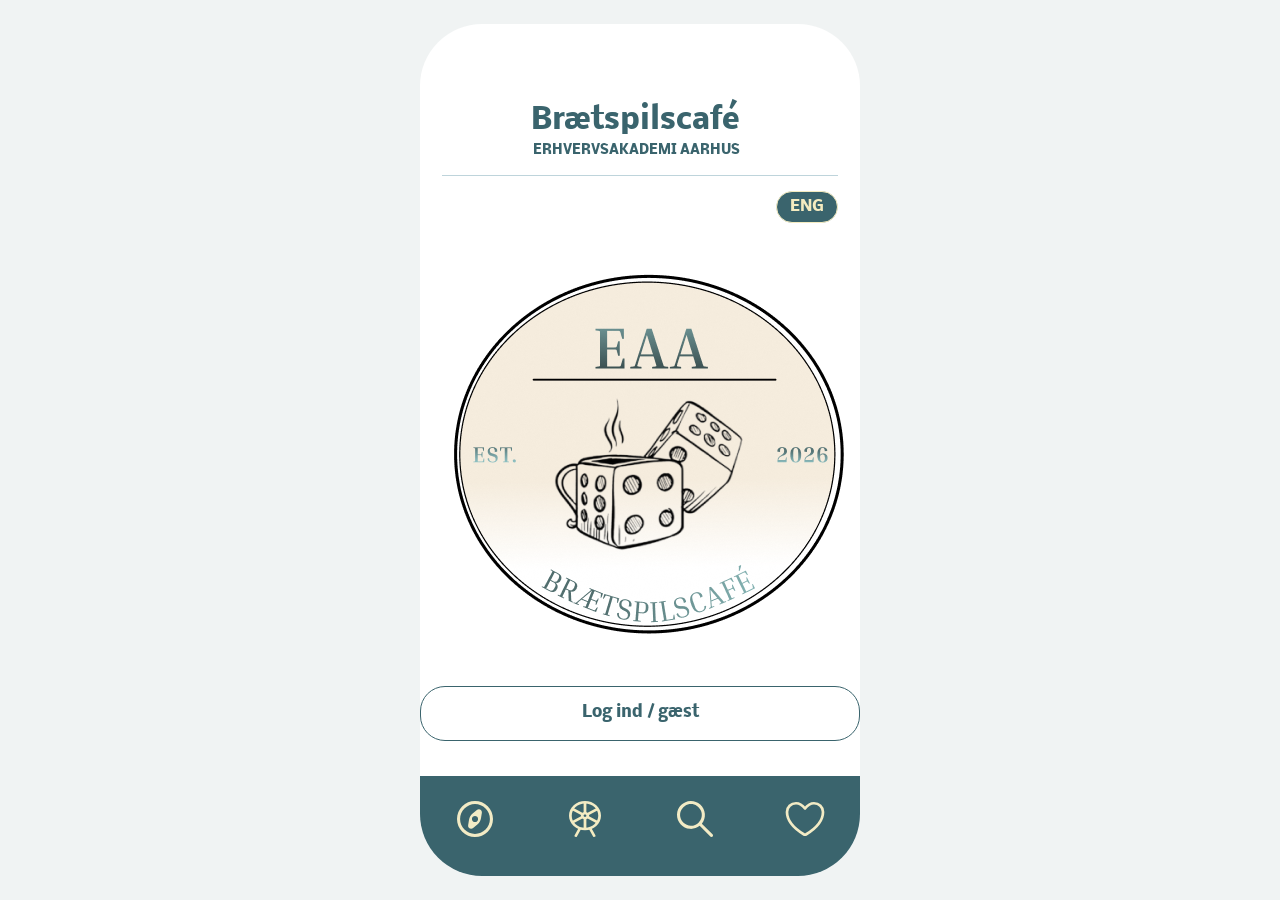
==== commit 8f79c030: "merge branch Merging af alle filer fra min branch som jeg kom til at lave mens jeg var i gang med at" ====
--- a/index.html
+++ b/index.html
@@ -1,323 +1,709 @@
-<!DOCTYPE html>
+<!doctype html>
 <html lang="da">
-<head>
-  <meta charset="UTF-8">
-  <meta name="viewport" content="width=device-width, initial-scale=1.0">
-  <meta name="description" content="Find et spil til jeres næste pause på Erhvervsakademi Aarhus.">
-  <title>Spilcafé – find jeres næste spil</title>
-  <link rel="preconnect" href="https://fonts.googleapis.com">
-  <link rel="preconnect" href="https://fonts.gstatic.com" crossorigin>
-  <link href="https://fonts.googleapis.com/css2?family=Nobile:wght@400;500;700&display=swap" rel="stylesheet">
-  <link rel="stylesheet" href="style.css">
-</head>
-<body>
-  <div class="forside">
-    <header class="brand">
-      <div class="logo-wrap">
-        <!-- Behold logo i mappen billeder. -->
-        <img class="brand-logo" src="billeder/logo.png" alt="EAA Brætspilscafé – terninger og kaffe" data-fallback>
-        <span class="logo-fallback" hidden aria-hidden="true">EAA</span>
-      </div>
-      <div>
-        <p class="brand-name">Brætspilscafé</p>
-        <p class="brand-school">ERHVERVSAKADEMI AARHUS</p>
-      </div>
-    </header>
-
-    <main>
-      <!-- 1. FORSIDE -->
-      <section id="opdag" class="page" aria-labelledby="home-title">
-        <p class="overtekst">EN PAUSE MED PLADS TIL FÆLLESSKAB</p>
-        <h1 id="home-title">Tid til en pause?<br>Find jeres næste spil her.</h1>
-        <p class="intro">En kop kaffe + Et godt spil = Fællesskab!</p>
-
-        <form class="search" id="home-search" role="search">
-          <label class="sr-only" for="search-field">Søg efter spil fra forsiden</label>
-          <input id="search-field" type="search" placeholder="Søg efter dit yndlingsspil…" autocomplete="off">
-          <button type="submit">Søg</button>
-        </form>
-
-        <div class="section-heading">
-          <h2>Hvad er I i humør til?</h2>
-        </div>
-        <div class="moods">
-          <button class="mood" type="button" data-mood="Sjov">
-            <img src="billeder/sjov.png" alt="Emoji der griner" data-fallback>
-            <span class="mood-fallback" hidden aria-hidden="true">😄</span>
-            <span>Sjov</span>
+  <head>
+    <meta charset="UTF-8" />
+    <meta name="viewport" content="width=device-width, initial-scale=1" />
+    <meta
+      name="description"
+      content="Find et brætspil til din næste pause på Erhvervsakademi Aarhus."
+    />
+    <title>Brætspilscafé · EAA</title>
+    <link rel="preconnect" href="https://fonts.googleapis.com" />
+    <link rel="preconnect" href="https://fonts.gstatic.com" crossorigin />
+    <link
+      href="https://fonts.googleapis.com/css2?family=Nobile:wght@400;500;700&display=swap"
+      rel="stylesheet"
+    />
+    <link rel="stylesheet" href="css/style.css" />
+  </head>
+  <body>
+    <div class="app">
+      <main id="indhold">
+        <section class="page start-page" id="start">
+          <div class="start-intro">
+            <header class="start-brand">
+              <div>
+                <p>Brætspilscafé</p>
+                <small>ERHVERVSAKADEMI AARHUS</small>
+              </div>
+            </header>
+            <div class="start-divider"></div>
+            <div class="language-row">
+              <button type="button" class="small-button language-button">
+                ENG
+              </button>
+            </div>
+          </div>
+          <div class="start-actions">
+            <img
+              class="start-logo"
+              src="billeder/startside-logo.png"
+              alt="EAA Brætspilscafé – terninger og kaffe"
+            />
+            <a
+              class="button outline start-login"
+              href="#velkommen"
+              data-tekst="adgang"
+              >Log ind / gæst</a
+            >
+          </div>
+        </section>
+
+        <section class="page home-page" id="opdag" hidden>
+          <header class="brand">
+            <img src="billeder/logo.png" alt="EAA Brætspilscafé" />
+            <div>
+              <p>Brætspilscafé</p>
+              <small>ERHVERVSAKADEMI AARHUS</small>
+            </div>
+          </header>
+          <div class="account-row">
+            <small data-tekst="dinCafe">DIN SPILCAFÉ</small
+            ><a
+              class="button outline account-link"
+              href="#velkommen"
+              data-tekst="adgang"
+              >Log ind / gæst</a
+            >
+          </div>
+          <div class="home-intro">
+            <p class="eyebrow" data-tekst="pause">
+              EN PAUSE MED PLADS TIL FÆLLESSKAB
+            </p>
+            <button class="small-button language-button" type="button">
+              ENG
+            </button>
+          </div>
+          <h1 class="home-title">
+            <span data-tekst="pauseTitel">Tid til en pause?</span><br /><span
+              data-tekst="naesteSpil"
+              >Find jeres næste spil her.</span
+            >
+          </h1>
+          <form class="search" id="home-search" role="search">
+            <label class="sr-only" for="search-field" data-tekst="soegEfter"
+              >Søg efter spil</label
+            >
+            <input
+              type="search"
+              id="search-field"
+              placeholder="Søg efter dit yndlingsspil…"
+              data-placeholder="homePlaceholder"
+              autocomplete="off"
+            />
+            <button type="submit" data-tekst="soeg">Søg</button>
+          </form>
+          <h2 class="mood-question" data-tekst="humoerSporgsmaal">
+            Hvad er I i humør til?
+          </h2>
+          <div class="moods">
+            <button class="mood" type="button" data-mood="Sjov">
+              <img src="billeder/sjov.png" alt="" /><span data-tekst="Sjov"
+                >Sjov</span
+              >
+            </button>
+            <button class="mood" type="button" data-mood="Hygge">
+              <img src="billeder/hygge.png" alt="" /><span data-tekst="Hygge"
+                >Hygge</span
+              >
+            </button>
+            <button class="mood" type="button" data-mood="Svær">
+              <img src="billeder/svaer.png" alt="" /><span data-tekst="Svær"
+                >Svær</span
+              >
+            </button>
+            <button class="mood" type="button" data-mood="Battle">
+              <img src="billeder/battle.png" alt="" /><span data-tekst="Battle"
+                >Battle</span
+              >
+            </button>
+          </div>
+        </section>
+
+        <section class="page mood-page" id="humoer" hidden>
+          <a
+            class="small-button back mood-back"
+            href="#opdag"
+            data-tekst="tilbage"
+            >Tilbage</a
+          >
+          <div class="mood-heading">
+            <img id="mood-image" src="billeder/sjov.png" alt="" />
+            <h1 id="mood-title">Sjov</h1>
+          </div>
+          <ul class="card-grid" id="mood-games"></ul>
+          <a
+            class="text-link mood-more"
+            id="mood-more"
+            href="#alle-spil"
+            data-tekst="seAlle"
+            >Se alle spil</a
+          >
+        </section>
+
+        <section class="page" id="alle-spil" hidden>
+          <h1 data-tekst="findSpil">Find jeres spil.</h1>
+          <p class="intro" data-tekst="lystTil">
+            Hvad har I lyst til at spille?
+          </p>
+          <form class="search" id="game-search" role="search">
+            <label
+              class="sr-only"
+              for="game-search-field"
+              data-tekst="soegEfter"
+              >Søg efter spil</label
+            >
+            <input
+              type="search"
+              id="game-search-field"
+              placeholder="Søg efter spil…"
+              data-placeholder="searchPlaceholder"
+              autocomplete="off"
+            />
+            <button type="submit" data-tekst="soeg">Søg</button>
+          </form>
+          <div class="quick-filters">
+            <button class="chip" id="reset-all" type="button" data-tekst="alle">
+              Alle
+            </button>
+            <button
+              class="chip"
+              id="quick-time"
+              type="button"
+              aria-pressed="false"
+              data-tekst="kortTid"
+            >
+              Højst 30 min.
+            </button>
+            <button
+              class="chip"
+              id="open-filters"
+              type="button"
+              data-tekst="vaelgFiltre"
+            >
+              Vælg filtre
+            </button>
+          </div>
+          <div class="filter-grid">
+            <label
+              ><span data-tekst="spillere">Antal spillere</span
+              ><select id="player-filter">
+                <option value="0" data-tekst="alleGrupper">
+                  Alle gruppestørrelser
+                </option>
+              </select></label
+            >
+            <label
+              ><span data-tekst="spiltype">Spiltype</span
+              ><select id="category-filter">
+                <option value="" data-tekst="alleTyper">Alle spiltyper</option>
+              </select></label
+            >
+          </div>
+          <p class="filter-note" id="active-filters"></p>
+          <h2 id="results-count" role="status" aria-live="polite"></h2>
+          <p class="sort-note" id="sort-note"></p>
+          <ul class="game-list" id="game-list"></ul>
+          <div class="empty-state panel" id="empty-state" hidden>
+            <h2 data-tekst="ingenResultater">Ingen spil matcher lige nu</h2>
+            <p data-tekst="proevIgen">
+              Prøv et andet søgeord eller fjern et filter.
+            </p>
+            <button
+              class="button"
+              id="empty-reset"
+              type="button"
+              data-tekst="visAlle"
+            >
+              Vis alle spil
+            </button>
+          </div>
+        </section>
+
+        <section class="page" id="spildetaljer" hidden>
+          <div class="detail-top">
+            <a
+              class="small-button back"
+              id="detail-back"
+              href="#alle-spil"
+              data-tekst="tilbage"
+              >Tilbage</a
+            ><button
+              class="heart"
+              id="detail-heart"
+              type="button"
+              aria-label="Gem spil"
+              data-label="gemSpil"
+              aria-pressed="false"
+            >
+              <img src="billeder/hjerte.svg" alt="" />
+            </button>
+          </div>
+          <div id="game-detail"></div>
+        </section>
+
+        <section class="page luck-page" id="proev-lykken" hidden>
+          <p class="eyebrow" data-tekst="tilfaeldighed">
+            LAD TILFÆLDIGHEDEN BESTEMME
+          </p>
+          <h1 data-tekst="lykkeTitel">Prøv lykken.</h1>
+          <p class="intro" data-tekst="lykkeIntro">
+            Lad hjulet vælge jeres næste spil.
+          </p>
+          <div class="wheel-area">
+            <div class="wheel">
+              <img class="wheel-body" src="billeder/wheel-body.png" alt="" />
+              <img
+                id="luck-disc"
+                class="wheel-face"
+                src="billeder/wheel-face.png"
+                alt=""
+              />
+              <img
+                class="wheel-pointer"
+                src="billeder/wheel-pointer.png"
+                alt=""
+              />
+            </div>
+          </div>
+          <button
+            class="button spin-button"
+            id="luck-spin"
+            type="button"
+            data-tekst="drej"
+          >
+            Drej hjulet
           </button>
-          <button class="mood" type="button" data-mood="Hygge">
-            <img src="billeder/hygge.png" alt="Rolig emoji pakket ind i et tæppe" data-fallback>
-            <span class="mood-fallback" hidden aria-hidden="true">😌</span>
-            <span>Hygge</span>
+          <p class="small" data-tekst="sammeChance">
+            Alle 12 spil har samme chance.
+          </p>
+          <div
+            class="yellow-panel luck-result"
+            id="luck-result"
+            role="status"
+            aria-live="polite"
+          >
+            <h2 id="luck-title" data-tekst="monSpil">
+              Hvilket spil mon det bliver?
+            </h2>
+            <p id="luck-info" hidden></p>
+            <div id="luck-actions" hidden>
+              <button
+                class="button"
+                id="luck-book"
+                type="button"
+                data-tekst="bookSpil"
+              >
+                Book spillet</button
+              ><a
+                class="text-link"
+                id="luck-detail"
+                href="#alle-spil"
+                data-tekst="laesMere"
+                >Læs om spillet</a
+              >
+            </div>
+          </div>
+        </section>
+
+        <section class="page" id="gemte" hidden>
+          <div class="two-buttons">
+            <a
+              class="button outline"
+              href="#mine-bookinger"
+              data-tekst="mineBookinger"
+              >Mine bookinger</a
+            ><a class="button outline" href="#profil" data-tekst="minProfil"
+              >Min profil</a
+            >
+          </div>
+          <h1 data-tekst="gemteSpil">Gemte spil</h1>
+          <p class="intro" data-tekst="gemIntro">
+            Tryk på hjertet ved et spil for at gemme det her.
+          </p>
+          <ul class="game-list" id="saved-games"></ul>
+          <div class="panel" id="saved-empty">
+            <h2 data-tekst="favoritPlads">Plads til jeres favoritter</h2>
+            <p data-tekst="favoritIntro">
+              Tryk på hjertet ved et spil. Så ligger det klar her, når I får
+              lyst til at spille.
+            </p>
+          </div>
+          <a class="button outline" href="#alle-spil" data-tekst="findFlere"
+            >Find flere spil</a
+          >
+        </section>
+
+        <section class="page welcome-page" id="velkommen" hidden>
+          <div class="brand compact">
+            <img src="billeder/logo.png" alt="EAA" />
+            <div>
+              <p>Brætspilscafé</p>
+              <small>ERHVERVSAKADEMI AARHUS</small>
+            </div>
+          </div>
+          <img class="welcome-mood" src="billeder/hygge.png" alt="" />
+          <h1 data-tekst="velkommen">Velkommen i spilcaféen.</h1>
+          <p data-tekst="kontoIntro">
+            Log ind eller fortsæt som gæst for at gemme dine favoritter og booke
+            et spil.
+          </p>
+          <a class="button" href="#login" data-tekst="logInd">Log ind</a>
+          <button
+            class="button outline guest-button"
+            type="button"
+            data-tekst="fortsaetGaest"
+          >
+            Fortsæt som gæst
           </button>
-          <button class="mood" type="button" data-mood="Svær">
-            <img src="billeder/svaer.png" alt="Tænkende emoji med tankeboble" data-fallback>
-            <span class="mood-fallback" hidden aria-hidden="true">🤔</span>
-            <span>Svær</span>
+          <p class="small" data-tekst="gaestInfo">
+            Du kan også gemme og booke som gæst.
+          </p>
+          <a class="button outline" href="#opdag" data-tekst="tilbageSpil"
+            >Tilbage til spillene</a
+          >
+        </section>
+
+        <section class="page" id="login" hidden>
+          <a
+            class="button outline back-link"
+            href="#velkommen"
+            data-tekst="tilbage"
+            >Tilbage</a
+          >
+          <div class="brand compact">
+            <img src="billeder/logo.png" alt="EAA" />
+            <div>
+              <p>Brætspilscafé</p>
+              <small>ERHVERVSAKADEMI AARHUS</small>
+            </div>
+          </div>
+          <h1 data-tekst="velkommenTilbage">Velkommen tilbage</h1>
+          <p data-tekst="loginIntro">
+            Log ind for at samle dine favoritter og bookinger ét sted.
+          </p>
+          <form id="login-form" class="stack-form">
+            <label
+              >E-mail<input
+                type="email"
+                id="login-email"
+                autocomplete="email"
+                placeholder="Din e-mail"
+                data-placeholder="loginEmail"
+                required
+            /></label>
+            <label
+              ><span data-tekst="adgangskode">Adgangskode</span
+              ><input
+                type="password"
+                id="login-password"
+                autocomplete="off"
+                placeholder="Din adgangskode"
+                data-placeholder="loginKode"
+                required
+                minlength="4"
+            /></label>
+            <p class="small" data-tekst="lokaltLogin">
+              Øvelseslogin: Brug et opdigtet login. Adgangskoden bliver ikke
+              gemt.
+            </p>
+            <button class="button" type="submit" data-tekst="logInd">
+              Log ind
+            </button>
+          </form>
+          <button
+            class="button outline guest-button"
+            type="button"
+            data-tekst="fortsaetGaest"
+          >
+            Fortsæt som gæst
           </button>
-          <button class="mood" type="button" data-mood="Battle">
-            <img src="billeder/battle.png" alt="Emoji med boksehandsker" data-fallback>
-            <span class="mood-fallback" hidden aria-hidden="true">🥊</span>
-            <span>Battle</span>
+        </section>
+
+        <section class="page" id="profil" hidden>
+          <a class="button outline back-link" href="#gemte" data-tekst="tilbage"
+            >Tilbage</a
+          >
+          <div class="avatar" id="profile-avatar">G</div>
+          <h1 id="profile-title">Hej, gæst</h1>
+          <p id="profile-info"></p>
+          <div class="panel">
+            <h2 data-tekst="spillepause">Klar til en spillepause?</h2>
+            <p data-tekst="profilIntro">
+              Find dine gemte spil og hold styr på, hvornår I skal spille.
+            </p>
+          </div>
+          <a class="button" href="#mine-bookinger" data-tekst="mineBookinger"
+            >Mine bookinger</a
+          ><a class="button outline" href="#gemte" data-tekst="gemteSpil"
+            >Gemte spil</a
+          >
+          <div class="yellow-panel" id="profile-login">
+            <h2 data-tekst="harKonto">Har du allerede en konto?</h2>
+            <p data-tekst="kontoFortsaet">
+              Log ind og fortsæt med dine valgte spil.
+            </p>
+            <a class="button outline" href="#login" data-tekst="logInd"
+              >Log ind</a
+            >
+          </div>
+          <button
+            class="button outline"
+            id="logout"
+            type="button"
+            data-tekst="logUd"
+          >
+            Log ud
+          </button>
+        </section>
+
+        <section class="page" id="booking" hidden>
+          <a
+            class="small-button back"
+            id="booking-back"
+            href="#alle-spil"
+            data-tekst="tilbage"
+            >Tilbage</a
+          >
+          <h1 data-tekst="bookTitel">Book jeres spil</h1>
+          <p data-tekst="bookIntro">Vælg, hvornår I vil spille.</p>
+          <div class="yellow-panel">
+            <p class="eyebrow" data-tekst="valgtSpil">JERES SPIL</p>
+            <h2 id="booking-game-name"></h2>
+            <p id="booking-duration"></p>
+            <p class="small" id="booking-person"></p>
+          </div>
+          <form id="booking-form" class="stack-form">
+            <label
+              ><span class="field-heading" data-tekst="vaelgDato"
+                >Vælg dato</span
+              ><input id="booking-date" type="date" required
+            /></label>
+            <label
+              ><span class="field-heading" data-tekst="vaelgTid"
+                >Vælg tidspunkt</span
+              ><select id="booking-time" required>
+                <option value="">Vælg tidspunkt</option>
+              </select></label
+            >
+            <div class="panel">
+              <small data-tekst="ditValg">Dit valg</small>
+              <p id="booking-selection"></p>
+            </div>
+            <p class="form-error" id="booking-error" role="alert"></p>
+            <button
+              class="button"
+              type="submit"
+              id="booking-save"
+              data-tekst="bekraeft"
+            >
+              Bekræft booking
+            </button>
+          </form>
+          <p class="small" data-tekst="bookingInfo">
+            Du kan ændre eller aflyse under Mine bookinger.
+          </p>
+          <p class="small" data-tekst="lokalBooking">
+            Bookingen gemmes på denne enhed. Caféens reservationssystem er ikke
+            tilsluttet.
+          </p>
+        </section>
+
+        <section class="page" id="bekraeftet" hidden>
+          <div class="confirmation-mark" aria-hidden="true">✓</div>
+          <h1 data-tekst="bookingGemt">Dit spil er booket</h1>
+          <div class="yellow-panel" id="booking-confirmation"></div>
+          <a class="button" href="#mine-bookinger" data-tekst="mineBookinger"
+            >Mine bookinger</a
+          ><a class="button outline" href="#opdag" data-tekst="tilbageSpil"
+            >Tilbage til spillene</a
+          >
+        </section>
+
+        <section class="page" id="mine-bookinger" hidden>
+          <div class="two-buttons">
+            <a class="button outline" href="#gemte" data-tekst="tilbage"
+              >Tilbage</a
+            ><a class="button outline" href="#profil" data-tekst="minProfil"
+              >Min profil</a
+            >
+          </div>
+          <h1 data-tekst="mineBookinger">Mine bookinger</h1>
+          <p data-tekst="bookingOversigt">
+            Her finder du jeres næste spillepauser.
+          </p>
+          <div id="booking-list"></div>
+          <div class="panel" id="booking-empty">
+            <h2 data-tekst="ingenBookinger">Ingen bookinger endnu</h2>
+            <p data-tekst="bookFind">
+              Find et spil, vælg et tidspunkt, og saml vennerne til en pause.
+            </p>
+            <a class="button" href="#alle-spil" data-tekst="findEtSpil"
+              >Find et spil</a
+            >
+          </div>
+        </section>
+        <noscript
+          ><p>Aktivér JavaScript for at søge og filtrere spillene.</p></noscript
+        >
+      </main>
+      <nav class="bottom-nav" aria-label="Hovedmenu" data-label="hovedmenu">
+        <a href="#opdag" data-page="opdag" aria-label="Opdag" data-label="opdag"
+          ><img src="billeder/opdag.svg" alt="" /><span
+            class="sr-only"
+            data-tekst="opdag"
+            >Opdag</span
+          ></a
+        >
+        <a
+          href="#proev-lykken"
+          data-page="proev-lykken"
+          aria-label="Prøv lykken"
+          data-label="lykkeTitel"
+          ><img src="billeder/lykke.svg" alt="" /><span
+            class="sr-only"
+            data-tekst="lykkeTitel"
+            >Prøv lykken</span
+          ></a
+        >
+        <a
+          href="#alle-spil"
+          data-page="alle-spil"
+          aria-label="Søg"
+          data-label="soeg"
+          ><img src="billeder/soeg.svg" alt="" /><span
+            class="sr-only"
+            data-tekst="soeg"
+            >Søg</span
+          ></a
+        >
+        <a
+          href="#gemte"
+          data-page="gemte"
+          aria-label="Gemte spil"
+          data-label="gemteSpil"
+          ><img src="billeder/gemte.svg" alt="" /><span
+            class="sr-only"
+            data-tekst="gemteSpil"
+            >Gemte spil</span
+          ></a
+        >
+      </nav>
+    </div>
+
+    <dialog
+      id="filter-dialog"
+      class="filter-dialog"
+      aria-labelledby="filter-title"
+    >
+      <form id="filter-form">
+        <div class="dialog-heading">
+          <h2 id="filter-title" data-tekst="vaelgFiltre">Vælg filtre</h2>
+          <button
+            class="button outline"
+            type="button"
+            id="close-filters"
+            data-tekst="luk"
+          >
+            Luk
           </button>
         </div>
-        <a class="browse-link" href="#alle-spil">Se alle spil <span aria-hidden="true">→</span></a>
-      </section>
-
-      <!-- 2. NY SEKTION: SØGNING, FILTRE OG SPILLISTE -->
-      <section id="alle-spil" class="page games-page" aria-labelledby="games-title" hidden>
-        <h1 id="games-title" tabindex="-1">Find jeres spil.</h1>
-        <p class="intro" id="collection-info"></p>
-
-        <form class="search" id="game-search" role="search">
-          <label class="sr-only" for="game-search-field">Søg i spilsamlingen</label>
-          <input id="game-search-field" type="search" placeholder="Søg efter spil…" autocomplete="off">
-          <button type="submit">Søg</button>
-        </form>
-
-        <div class="quick-filters" role="group" aria-label="Hurtige filtre">
-          <button class="filter-chip" id="reset-all" type="button">Alle</button>
-          <button class="filter-chip" id="quick-time" type="button" aria-pressed="false">Højst 30 min.</button>
-          <button class="filter-chip" id="quick-easy" type="button" aria-pressed="false">Let at lære</button>
-        </div>
-
+        <p data-tekst="filterIntro">Vælg de krav, spillet skal opfylde.</p>
+        <label class="check-row"
+          ><input type="checkbox" id="time-enabled" /><span
+            data-tekst="begraensTid"
+            >Begræns spilletiden</span
+          ></label
+        >
+        <label class="time-row"
+          ><span id="time-output">Alle spilletider</span
+          ><input
+            id="time-filter"
+            type="range"
+            min="15"
+            max="180"
+            step="5"
+            value="30"
+        /></label>
+        <p class="small" data-tekst="tidForklaring">
+          Filteret bruger den længste tid i spillets tidsinterval.
+        </p>
+        <fieldset>
+          <legend data-tekst="spiltype">Spiltype</legend>
+          <div class="category-options" id="category-options"></div>
+        </fieldset>
         <div class="filter-grid">
-          <div class="filter-field">
-            <label for="player-filter">Antal spillere</label>
-            <select id="player-filter">
-              <option value="0">Alle gruppestørrelser</option>
-              <!-- JavaScript indsætter valgmulighederne 2–18. -->
-            </select>
-          </div>
-
-          <div class="filter-field">
-            <label for="time-filter">Spilletid</label>
-            <div class="range-control">
-              <output id="time-output" for="time-filter">Alle spilletider</output>
-              <input id="time-filter" type="range" min="15" max="180" step="5" value="180" aria-describedby="time-help">
-            </div>
-          </div>
-
-          <!-- Flere afkrydsninger = spil fra mindst én valgt kategori. -->
-          <div class="filter-field">
-            <span class="filter-label" id="category-label">Spiltype</span>
-            <details class="category-picker" id="category-picker">
-              <summary aria-labelledby="category-label category-summary">
-                <span id="category-summary">Alle spiltyper</span>
-                <span class="chevron" aria-hidden="true"></span>
-              </summary>
-              <fieldset class="category-options" id="category-options">
-                <legend class="sr-only">Vælg en eller flere spiltyper</legend>
-                <!-- Kategorierne kommer fra arrayet i spil.js. -->
-              </fieldset>
-            </details>
-          </div>
-
-          <div class="filter-field">
-            <label for="level-filter">Regelniveau</label>
-            <select id="level-filter">
-              <option value="">Alle niveauer</option>
+          <label
+            ><span data-tekst="regelniveau">Regelniveau</span
+            ><select id="level-filter">
+              <option value="" data-tekst="alleNiveauer">Alle niveauer</option>
               <option value="Let">Let</option>
               <option value="Middel">Middel</option>
               <option value="Svær">Svær</option>
-            </select>
-          </div>
-
-          <div class="filter-field">
-            <label for="space-filter">Pladsbehov</label>
-            <select id="space-filter">
-              <option value="">Alle bordstørrelser</option>
+            </select></label
+          ><label
+            ><span data-tekst="plads">Pladsbehov</span
+            ><select id="space-filter">
+              <option value="" data-tekst="alleBorde">
+                Alle bordstørrelser
+              </option>
               <option value="Lille">Lille</option>
               <option value="Mellem">Mellem</option>
               <option value="Stor">Stor</option>
-            </select>
-          </div>
-
-          <div class="filter-field">
-            <label for="sort-order">Sortér efter</label>
-            <select id="sort-order">
-              <option value="titel-az">Titel A–Å</option>
-              <option value="titel-za">Titel Å–A</option>
-              <option value="tid-kort">Korteste spilletid</option>
-              <option value="tid-lang">Længste spilletid</option>
-            </select>
-          </div>
+            </select></label
+          >
         </div>
-
-        <p class="filter-help" id="time-help">Tid er cirka. Filteret bruger den øvre ende af spillets tidsinterval.</p>
-        <div class="active-filters" id="active-filters" aria-label="Aktive filtre"></div>
-
-        <div class="results-heading">
-          <h2 id="results-count" role="status" aria-live="polite" aria-atomic="true"></h2>
-          <button class="text-button" type="button" id="clear-filters">Nulstil</button>
-        </div>
-        <p class="data-note">Spildata er fra vores kortlægning og kan afhænge af udgaven.</p>
-
-        <!-- forEach indsætter kortene her. Listen bliver ikke skrevet i HTML. -->
-        <ul class="game-list" id="game-list" aria-label="Spil der matcher"></ul>
-
-        <div class="empty-state" id="empty-state" hidden>
-          <span class="empty-symbol" aria-hidden="true">?</span>
-          <h3>Ingen spil matcher lige nu</h3>
-          <p>Prøv et andet søgeord eller fjern et filter.</p>
-          <button class="primary" id="empty-reset" type="button">Vis alle spil</button>
-        </div>
-      </section>
-      <noscript><p class="page">Aktivér JavaScript for at søge og filtrere spillene.</p></noscript>
-
-    <section id="proev-lykken" class="page luck-page" hidden>
-  <p class="overtekst">LAD TILFÆLDIGHEDEN BESTEMME</p>
-  <h1>Prøv lykken.</h1>
-  <p class="intro">Lad hjulet vælge jeres næste spil.</p>
-
-  <div class="luck-wheel" aria-hidden="true">
-    <!-- JavaScript tegner felterne og skriver spillenes navne. -->
-    <svg id="luck-disc" viewBox="0 0 600 600"></svg>
-
-    <!-- Midten står stille. -->
-    <span class="luck-hub">?</span>
-
-    <!-- Pilen står også stille, mens hjulet drejer. -->
-    <svg class="luck-pointer" viewBox="0 0 48 72">
-      <path
-        d="M5 8Q5 2 11 2H37Q43 2 43 8V30L24 67L5 30Z"
-        fill="#F4EBC0"
-        stroke="#3A646D"
-        stroke-width="2"
-      />
-      <circle cx="24" cy="19" r="5" fill="#3A646D" />
-    </svg>
-  </div>
-
-  <button
-    id="luck-spin"
-    class="luck-button"
-    type="button"
-    aria-controls="luck-result"
-  >
-    Drej hjulet
-  </button>
-
-  <p id="luck-count" class="luck-note"></p>
-
-  <!-- Her viser JavaScript resultatet. -->
-  <div class="luck-result">
-  <div
-    id="luck-result"
-    role="status"
-    aria-live="polite"
-    aria-atomic="true"
-  >
-    <p id="luck-title">Hvilket spil mon det bliver?</p>
-    <p id="luck-info"></p>
-  </div>
-
-  <button
-    id="luck-book"
-    class="booking-button"
-    type="button"
-    hidden
-  >
-    Book spillet
-  </button>
-</div>
-
-</section>
-
-    </main>
-
-    <!-- Siderne i denne kode. -->
-    <nav class="bottom-nav" aria-label="Hovedmenu">
-      <a href="#opdag" data-page="opdag" aria-current="page">
-        <svg viewBox="0 0 32 32" aria-hidden="true"><circle cx="16" cy="16" r="11"></circle><path d="m20 10-2 8-6 4 2-8z"></path></svg>
-        <span>Opdag</span>
-      </a>
-      <a href="#alle-spil" data-page="alle-spil">
-        <svg viewBox="0 0 32 32" aria-hidden="true"><circle cx="13" cy="13" r="8"></circle><path d="m19 19 8 8"></path></svg>
-        <span>Alle spil</span>
-      </a>
-      <a href="#proev-lykken" class="luck-nav" data-page="proev-lykken">
-        <svg viewBox="0 0 32 32" aria-hidden="true"><circle cx="16" cy="13" r="11"></circle><path d="M16 2v22M6.5 7.5l19 11m-19 0 19-11M12 24l-4 7m12-7 4 7"></path><circle cx="16" cy="13" r="1.7" fill="currentColor" stroke="none"></circle></svg>
-        <span>Prøv lykken</span>
-      </a>
-    </nav>
-  </div>
-
-<dialog
-  id="booking-dialog"
-  class="booking-dialog"
-  aria-labelledby="booking-heading"
-  aria-describedby="booking-demo"
->
-  <div class="booking-header">
-    <h2 id="booking-heading">Book jeres spil</h2>
-
-    <button
-      id="booking-close"
-      class="booking-close"
-      type="button"
-      aria-label="Luk booking"
-    >
-      ×
-    </button>
-  </div>
-
-  <p id="booking-demo" class="booking-note">
-    Demo: Bookingen gemmes kun i denne browser og reserverer
-    ikke et fysisk spil.
-  </p>
-
-  <div class="booking-game">
-    <h3 id="booking-game-name"></h3>
-    <p id="booking-duration"></p>
-  </div>
-
-  <form id="booking-form">
-    <label for="booking-date">Vælg dato</label>
-    <input id="booking-date" type="date" required>
-
-    <label for="booking-time">Vælg tidspunkt</label>
-    <select id="booking-time" required></select>
-
-    <p id="booking-hours" class="booking-note"></p>
-
-    <p
-      id="booking-error"
-      class="booking-error"
-      role="alert"
-    ></p>
-
-    <button
-      id="booking-save"
-      class="booking-button"
-      type="submit"
-    >
-      Gem demobooking
-    </button>
-  </form>
-
-  <div
-    id="booking-success"
-    class="booking-success"
-    role="status"
-    hidden
-  >
-    <h3>Demobooking gemt</h3>
-    <p id="booking-confirmation"></p>
-
-    <p class="booking-note">
-      Du kan lukke vinduet og finde flere spil.
-    </p>
-  </div>
-</dialog>
-
-  <!-- Rækkefølgen er vigtig: data skal indlæses før funktionerne. -->
-<script src="spil.js"></script>
-<script src="script.js"></script>
-<script src="js/lykkehjul.js"></script>
-<script src="js/js/booking.js"></script>
-
-</body>
+        <label
+          ><span data-tekst="sorter">Sortér efter</span
+          ><select id="sort-order">
+            <option value="titel-az" data-tekst="titelAz">Titel A–Å</option>
+            <option value="titel-za" data-tekst="titelZa">Titel Å–A</option>
+            <option value="tid-kort" data-tekst="tidKort">
+              Korteste spilletid
+            </option>
+            <option value="tid-lang" data-tekst="tidLang">
+              Længste spilletid
+            </option>
+          </select></label
+        >
+        <button class="button" type="submit" data-tekst="visSpil">
+          Vis spil</button
+        ><button
+          class="button outline"
+          id="clear-filters"
+          type="button"
+          data-tekst="nulstil"
+        >
+          Nulstil filtre
+        </button>
+      </form>
+    </dialog>
+    <dialog id="cancel-dialog" aria-labelledby="cancel-title">
+      <h2 id="cancel-title" data-tekst="aflysTitel">Aflys booking?</h2>
+      <p id="cancel-game"></p>
+      <p data-tekst="aflysIntro">Bookingen fjernes fra denne enhed.</p>
+      <button
+        type="button"
+        class="button outline"
+        id="keep-booking"
+        data-tekst="behold"
+      >
+        Behold booking</button
+      ><button
+        type="button"
+        class="button"
+        id="confirm-cancel"
+        data-tekst="aflys"
+      >
+        Aflys booking
+      </button>
+    </dialog>
+    <p class="toast" id="toast" role="status" aria-live="polite" hidden></p>
+    <script src="js/spil.js"></script>
+    <script src="js/sprog.js"></script>
+    <script src="js/konto.js"></script>
+    <script src="js/script.js"></script>
+    <script src="js/lykkehjul.js"></script>
+    <script src="js/booking.js"></script>
+  </body>
 </html>
-
--- a/css/style.css
+++ b/css/style.css
@@ -0,0 +1,1082 @@
+/* Farverne kommer fra Prototype Boss i Figma. */
+:root {
+  --teal: #3a646d;
+  --yellow: #f4ebc0;
+  --blue: #bed4db;
+  --accent: #80b4bf;
+  --paper: #f3f4f7;
+  --muted: #44636c;
+  --ink: #1e1e1e;
+}
+* {
+  box-sizing: border-box;
+}
+body {
+  margin: 0;
+  background: #f0f3f3;
+  color: var(--teal);
+  font-family: Nobile, Arial, sans-serif;
+  font-size: 14px;
+  line-height: 1.6;
+}
+button,
+input,
+select {
+  font: inherit;
+  color: inherit;
+}
+button,
+a,
+input,
+select {
+  -webkit-tap-highlight-color: transparent;
+}
+button,
+a {
+  touch-action: manipulation;
+}
+button {
+  cursor: pointer;
+}
+a {
+  color: inherit;
+  text-decoration: none;
+}
+button:focus-visible,
+a:focus-visible,
+input:focus-visible,
+select:focus-visible {
+  outline: 3px solid var(--accent);
+  outline-offset: 3px;
+}
+[hidden] {
+  display: none !important;
+}
+.sr-only {
+  position: absolute;
+  width: 1px;
+  height: 1px;
+  margin: -1px;
+  padding: 0;
+  overflow: hidden;
+  clip-path: inset(50%);
+  white-space: nowrap;
+  border: 0;
+}
+h1,
+h2,
+h3,
+p {
+  margin: 0;
+}
+h1 {
+  font-size: 32px;
+  line-height: 1.25;
+  font-weight: 700;
+  margin-bottom: 18px;
+}
+h2 {
+  font-size: 23px;
+  line-height: 1.3;
+  margin-bottom: 12px;
+}
+h3 {
+  font-size: 20px;
+  line-height: 1.35;
+}
+p {
+  margin-bottom: 16px;
+}
+small,
+.small {
+  font-size: 11px;
+  line-height: 1.55;
+}
+.eyebrow {
+  font-size: 10px;
+  font-weight: 700;
+  line-height: 1.4;
+}
+.app {
+  width: 100%;
+  max-width: 440px;
+  height: 100svh;
+  margin: auto;
+  background: white;
+  display: flex;
+  flex-direction: column;
+  overflow: hidden;
+}
+main {
+  flex: 1;
+  min-height: 0;
+  overflow: auto;
+  overscroll-behavior: contain;
+  scrollbar-width: thin;
+}
+.page {
+  padding: 24px 22px 32px;
+  min-height: 100%;
+}
+.intro {
+  margin-bottom: 16px;
+}
+.button,
+.small-button,
+.chip {
+  display: inline-flex;
+  align-items: center;
+  justify-content: center;
+  text-align: center;
+  border: 1.5px solid var(--yellow);
+  border-radius: 28px;
+  background: var(--teal);
+  color: var(--yellow);
+  font-size: 16px;
+  font-weight: 700;
+  line-height: 1.3;
+  min-height: 46px;
+  padding: 10px 16px;
+}
+.button {
+  width: 100%;
+  margin: 0 0 18px;
+}
+.button:disabled {
+  opacity: 0.5;
+  cursor: default;
+}
+.outline {
+  background: white;
+  border-color: var(--teal);
+  color: var(--teal);
+}
+.small-button {
+  min-height: 34px;
+  padding: 5px 14px;
+}
+.back {
+  margin-bottom: 14px;
+}
+.back-link {
+  width: auto;
+}
+.chip {
+  min-height: 36px;
+  background: white;
+  border-color: var(--teal);
+  color: var(--teal);
+  padding: 6px 15px;
+}
+.chip[aria-pressed="true"],
+.chip.active {
+  background: var(--teal);
+  color: var(--yellow);
+  border-color: var(--yellow);
+}
+.text-link {
+  text-decoration: underline;
+  text-underline-offset: 4px;
+}
+.panel,
+.yellow-panel {
+  border-radius: 20px;
+  padding: 20px;
+  margin: 18px 0;
+  background: var(--paper);
+}
+.yellow-panel {
+  background: var(--yellow);
+}
+.panel p:last-child,
+.yellow-panel p:last-child,
+.panel .button:last-child,
+.yellow-panel .button:last-child {
+  margin-bottom: 0;
+}
+.two-buttons {
+  display: flex;
+  gap: 12px;
+  margin-bottom: 12px;
+}
+.two-buttons .button {
+  font-size: 15px;
+}
+.brand {
+  height: 112px;
+  display: flex;
+  gap: 12px;
+  align-items: center;
+}
+.brand img {
+  width: 102px;
+  height: 102px;
+  object-fit: contain;
+  flex-shrink: 0;
+}
+.brand p {
+  font-weight: 700;
+  font-size: 29px;
+  line-height: 36px;
+  letter-spacing: -0.8px;
+  white-space: nowrap;
+  margin: 0 0 4px;
+}
+.brand small {
+  font-size: 12px;
+  font-weight: 700;
+  white-space: nowrap;
+}
+.brand.compact {
+  height: 80px;
+  gap: 16px;
+  margin-bottom: 22px;
+}
+.brand.compact img {
+  width: 68px;
+  height: 68px;
+}
+.brand.compact p {
+  font-size: 23px;
+  letter-spacing: -0.5px;
+  line-height: 30px;
+}
+.brand.compact small {
+  font-size: 10px;
+  font-weight: 400;
+}
+.account-row {
+  display: flex;
+  align-items: center;
+  justify-content: space-between;
+  gap: 12px;
+  margin: 15px 0;
+  padding-bottom: 15px;
+  border-bottom: 1px solid var(--blue);
+}
+.account-row .button {
+  min-height: 34px;
+  padding: 5px 14px;
+  width: 200px;
+  margin: 0;
+}
+.home-intro {
+  display: flex;
+  align-items: center;
+  justify-content: space-between;
+  min-height: 32px;
+  margin: 0 0 12px;
+  gap: 8px;
+}
+.home-intro .eyebrow {
+  font-size: 9px;
+  margin: 0;
+}
+.language-button {
+  font-size: 16px;
+  min-height: 32px;
+  min-width: 62px;
+  padding: 4px 11px;
+}
+.home-title {
+  font-size: 29px;
+  font-weight: 400;
+  line-height: 38px;
+  letter-spacing: -0.6px;
+  margin: 0 0 20px;
+  color: var(--muted);
+}
+.search {
+  display: flex;
+  align-items: center;
+  border: 1.5px solid var(--teal);
+  border-radius: 26px;
+  background: white;
+  padding: 4px 5px;
+  gap: 5px;
+  height: 48px;
+  margin-bottom: 16px;
+}
+.search input {
+  border: 0;
+  background: none;
+  min-width: 0;
+  flex: 1;
+  width: 100%;
+  font-size: 14px;
+  padding: 3px 0;
+}
+.search input::placeholder {
+  color: var(--muted);
+  opacity: 1;
+}
+.search button {
+  border: 1.5px solid var(--yellow);
+  border-radius: 24px;
+  background: var(--teal);
+  color: var(--yellow);
+  font-size: 15px;
+  font-weight: 700;
+  min-width: 78px;
+  height: 38px;
+}
+.mood-question {
+  font-size: 17px;
+  line-height: 23px;
+  margin: 0 0 16px;
+}
+.moods {
+  display: grid;
+  grid-template-columns: 1fr 1fr;
+  gap: 16px;
+  margin: 0;
+}
+.mood {
+  height: 180px;
+  border: 0;
+  background: white;
+  display: flex;
+  flex-direction: column;
+  align-items: center;
+  justify-content: center;
+  gap: 6px;
+  padding: 0;
+}
+.mood img {
+  width: auto;
+  height: 127px;
+  max-width: 100%;
+  object-fit: contain;
+}
+.mood span,
+.mood-heading h1 {
+  min-width: 100px;
+  border: 1.6px solid var(--teal);
+  border-radius: 28px;
+  color: var(--ink);
+  font-size: 17px;
+  font-weight: 700;
+  line-height: 22px;
+  padding: 4px 14px;
+  text-align: center;
+}
+.mood img {
+  transition: transform 0.2s;
+}
+.mood:hover img {
+  transform: translateY(-3px);
+}
+.page.start-page {
+  padding: 0;
+}
+.start-intro {
+  display: flex;
+  flex-direction: column;
+  gap: 15px;
+  padding: 24px 22px;
+}
+.start-brand {
+  display: flex;
+  align-items: flex-end;
+  height: 112px;
+}
+.start-brand > div {
+  width: 75.25%;
+  text-align: right;
+  white-space: nowrap;
+}
+.start-brand p {
+  font-size: 29px;
+  font-weight: 700;
+  line-height: 36px;
+  margin-bottom: 3px;
+}
+.start-brand small {
+  display: block;
+  font-size: 13px;
+  line-height: 18px;
+  font-weight: 700;
+}
+.start-divider {
+  height: 1px;
+  background: var(--blue);
+}
+.language-row {
+  display: flex;
+  justify-content: flex-end;
+  height: 32px;
+}
+.start-page .language-button {
+  font-size: 15px;
+}
+.start-actions {
+  display: flex;
+  flex-direction: column;
+  gap: 17.56px;
+}
+.start-logo {
+  display: block;
+  width: 96.71%;
+  height: auto;
+  margin: 0;
+}
+.start-login {
+  height: 55px;
+  margin: 0;
+  border-width: 1.55px;
+  border-radius: 25px;
+  font-size: 15.5px;
+}
+@media (max-width: 390px) {
+  .start-brand p {
+    font-size: 26px;
+  }
+  .start-brand small {
+    font-size: 11px;
+  }
+}
+.bottom-nav {
+  display: flex;
+  align-items: center;
+  background: var(--teal);
+  height: 100px;
+  min-height: 100px;
+  padding-bottom: max(14px, env(safe-area-inset-bottom));
+  z-index: 3;
+}
+.bottom-nav a {
+  flex: 1;
+  height: 76px;
+  display: flex;
+  align-items: center;
+  justify-content: center;
+  position: relative;
+}
+.bottom-nav a[aria-current="page"]::after {
+  content: "";
+  width: 6px;
+  height: 6px;
+  border-radius: 50%;
+  background: var(--yellow);
+  position: absolute;
+  bottom: 4px;
+}
+.bottom-nav a:hover {
+  background: #ffffff0a;
+}
+.bottom-nav img {
+  display: block;
+  flex-shrink: 0;
+}
+.mood-page {
+  padding: 16px 12px 30px;
+  position: relative;
+}
+.mood-back {
+  position: absolute;
+  left: 17px;
+  top: 30px;
+  z-index: 1;
+}
+.mood-heading {
+  height: 210px;
+  display: flex;
+  flex-direction: column;
+  align-items: center;
+  justify-content: center;
+  gap: 12px;
+}
+.mood-heading img {
+  height: 127px;
+  width: auto;
+  max-width: 190px;
+  object-fit: contain;
+}
+.mood-heading h1 {
+  margin: 0;
+}
+.card-grid {
+  padding: 0;
+  list-style: none;
+  display: grid;
+  grid-template-columns: 1fr 1fr;
+  gap: 14px 12px;
+  margin: 15px 0 0;
+}
+.mood-card {
+  min-height: 272px;
+  border: 1px solid #e5e5e5;
+  border-radius: 36px;
+  box-shadow: 0 4px 3px #0004;
+  position: relative;
+  padding: 14px 10px 12px;
+  min-width: 0;
+  color: var(--ink);
+}
+.mood-card:last-child:nth-child(odd) {
+  grid-column: 1/-1;
+  justify-self: center;
+  width: calc(50% - 6px);
+}
+.mood-card .cover {
+  display: block;
+  width: 100%;
+  height: 136px;
+  object-fit: contain;
+  margin: 0 0 2px;
+}
+.mood-card .stars {
+  display: block;
+  margin-bottom: 0;
+}
+.mood-card h2 {
+  font-size: 17px;
+  line-height: 22px;
+  margin: 0 0 5px;
+}
+.mood-card p {
+  font-size: 12px;
+  line-height: 17px;
+  margin: 0;
+}
+.mood-card .heart {
+  position: absolute;
+  right: 8px;
+  top: 8px;
+  background: white;
+  border-radius: 50%;
+}
+.mood-card .game-link {
+  display: block;
+}
+.mood-more {
+  display: block;
+  text-align: center;
+  font-size: 12px;
+  margin-top: 25px;
+}
+.heart {
+  border: 0;
+  background: transparent;
+  padding: 0;
+  width: 42px;
+  height: 42px;
+  display: inline-flex;
+  align-items: center;
+  justify-content: center;
+  flex-shrink: 0;
+  border-radius: 50%;
+  position: relative;
+}
+.heart img {
+  display: block;
+}
+.heart[aria-pressed="true"] {
+  background: var(--yellow);
+}
+.heart[aria-pressed="true"]::after {
+  content: "♥";
+  position: absolute;
+  color: var(--teal);
+  font-size: 27px;
+  line-height: 1;
+}
+.heart[aria-pressed="true"] img {
+  visibility: hidden;
+}
+.quick-filters {
+  display: flex;
+  flex-wrap: wrap;
+  gap: 7px;
+  margin: 0 0 18px;
+}
+.filter-grid {
+  display: grid;
+  grid-template-columns: 1fr 1fr;
+  gap: 10px;
+  margin-bottom: 12px;
+}
+label {
+  display: block;
+  font-size: 12px;
+}
+label > span {
+  display: block;
+  font-size: 11px;
+  font-weight: 700;
+  margin-bottom: 5px;
+}
+input:not([type="checkbox"]):not([type="range"]):not([type="search"]),
+select {
+  width: 100%;
+  min-height: 46px;
+  border: 1px solid var(--blue);
+  border-radius: 10px;
+  background: white;
+  padding: 10px;
+  font-size: 12px;
+}
+input[type="range"] {
+  accent-color: var(--teal);
+  width: 100%;
+}
+input[type="checkbox"] {
+  accent-color: var(--teal);
+  width: 19px;
+  height: 19px;
+  flex-shrink: 0;
+}
+.filter-note {
+  font-size: 11px;
+  margin: 0 0 10px;
+}
+.filter-note:empty {
+  display: none;
+}
+.sort-note {
+  font-size: 11px;
+  margin: 14px 0 12px;
+}
+.game-list {
+  list-style: none;
+  padding: 0;
+  margin: 0;
+}
+.game-row {
+  display: flex;
+  gap: 12px;
+  border-bottom: 1px solid var(--blue);
+  min-height: 97px;
+  padding: 13px 0;
+  align-items: center;
+}
+.row-cover {
+  width: 68px;
+  height: 72px;
+  background: var(--paper);
+  border-radius: 9px;
+  object-fit: contain;
+  flex-shrink: 0;
+}
+.row-text {
+  flex: 1;
+  min-width: 0;
+}
+.row-text h3 {
+  font-size: 16px;
+  line-height: 22px;
+  color: var(--ink);
+  margin: 0 0 3px;
+}
+.row-text p {
+  font-size: 11px;
+  line-height: 17px;
+  margin: 0;
+}
+.row-actions {
+  width: 62px;
+  display: flex;
+  flex-direction: column;
+  align-items: center;
+  gap: 3px;
+}
+.book-small {
+  font-size: 12px;
+  font-weight: 700;
+  background: var(--paper);
+  border: 1px solid var(--blue);
+  padding: 4px 9px;
+  border-radius: 20px;
+  min-height: 30px;
+}
+.detail-top {
+  display: flex;
+  align-items: center;
+  justify-content: space-between;
+  margin-bottom: 12px;
+}
+.detail-top .back {
+  margin: 0;
+}
+.detail-category {
+  font-size: 12px;
+  margin: 0 0 10px;
+}
+.detail-image {
+  width: 100%;
+  height: 180px;
+  border: 1px solid #e5e5e5;
+  border-radius: 24px;
+  display: flex;
+  align-items: center;
+  justify-content: center;
+  margin: 16px 0 12px;
+}
+.detail-image img {
+  height: 170px;
+  width: auto;
+  max-width: 100%;
+  object-fit: contain;
+}
+.detail-description {
+  color: var(--ink);
+  margin-bottom: 14px;
+}
+.facts {
+  display: grid;
+  grid-template-columns: 1fr 1fr;
+  gap: 12px;
+  margin: 0 0 12px;
+}
+.facts > div {
+  border-radius: 13px;
+  background: var(--paper);
+  padding: 7px 10px;
+}
+.facts dt {
+  font-size: 11px;
+  font-weight: 700;
+  margin-bottom: 3px;
+}
+.facts dd {
+  font-size: 12px;
+  line-height: 18px;
+  color: var(--ink);
+  margin: 0;
+}
+.equipment {
+  margin: 10px 0 18px;
+}
+.equipment strong {
+  display: block;
+  font-size: 12px;
+}
+.equipment p {
+  color: var(--ink);
+  font-size: 13px;
+  margin: 0;
+}
+.data-note {
+  font-size: 11px;
+  line-height: 17px;
+  margin-bottom: 15px;
+}
+.luck-page {
+  text-align: center;
+  padding-top: 34px;
+}
+.luck-page .eyebrow {
+  margin-bottom: 12px;
+}
+.luck-page h1 {
+  font-size: 34px;
+  margin-bottom: 12px;
+}
+.luck-page .intro {
+  font-size: 15px;
+  margin-bottom: 0;
+}
+.wheel-area {
+  height: 365px;
+  overflow: hidden;
+  display: flex;
+  align-items: center;
+  justify-content: center;
+  margin: 12px 0 15px;
+}
+.wheel {
+  width: 320px;
+  height: 333px;
+  position: relative;
+  flex-shrink: 0;
+}
+/* Figma-eksporten har luft til skyggen. Fladens hvide hjørner bliver klippet væk. */
+.wheel-body {
+  display: block;
+  width: 354px;
+  height: 361px;
+  position: absolute;
+  left: -17px;
+  top: -8px;
+}
+.wheel-face {
+  position: absolute;
+  width: 320px;
+  height: 320px;
+  left: 0;
+  top: 0;
+  transform-origin: 50% 50%;
+  clip-path: circle(146px at 160px 160px);
+  mask-image: radial-gradient(circle, transparent 28px, black 29px);
+}
+.wheel-pointer {
+  position: absolute;
+  width: 27px;
+  height: 42px;
+  left: calc(50% - 13.5px);
+  top: -8px;
+  clip-path: polygon(3% 0, 97% 0, 97% 45%, 50% 99%, 3% 45%);
+}
+.spin-button {
+  width: 166px;
+  margin: 0 auto 12px;
+}
+.luck-result {
+  padding: 18px;
+  margin: 14px 0 0;
+}
+.luck-result h2 {
+  font-size: 21px;
+  margin: 0;
+}
+.luck-result p {
+  font-size: 12px;
+  margin-top: 10px;
+}
+#luck-actions {
+  margin-top: 15px;
+}
+#luck-actions .button {
+  margin-bottom: 10px;
+}
+.welcome-mood {
+  display: block;
+  height: 100px;
+  width: auto;
+  margin: 22px auto;
+}
+.welcome-page h1 {
+  max-width: 310px;
+}
+.stack-form {
+  display: flex;
+  flex-direction: column;
+  gap: 16px;
+  margin: 18px 0;
+}
+.stack-form label {
+  font-size: 12px;
+}
+.stack-form label input,
+.stack-form label select {
+  display: block;
+  margin-top: 8px;
+  font-size: 14px;
+  min-height: 52px;
+}
+.stack-form .button {
+  margin-bottom: 0;
+}
+.stack-form .panel {
+  margin: 0;
+}
+.stack-form .small {
+  margin: 0;
+}
+.field-heading {
+  font-size: 23px;
+  font-weight: 700;
+  line-height: 30px;
+  margin: 0 0 14px;
+}
+.form-error {
+  color: #9d342d;
+  font-size: 12px;
+  margin: 0;
+}
+.form-error:empty {
+  display: none;
+}
+.avatar {
+  height: 80px;
+  width: 80px;
+  border-radius: 50%;
+  display: grid;
+  place-items: center;
+  background: var(--yellow);
+  font-size: 34px;
+  font-weight: 700;
+  margin: 0 auto 15px;
+}
+.confirmation-mark {
+  height: 90px;
+  width: 90px;
+  border-radius: 50%;
+  background: var(--yellow);
+  display: grid;
+  place-items: center;
+  font-size: 50px;
+  margin: 50px auto 25px;
+}
+.booking-card {
+  padding: 20px;
+  background: var(--paper);
+  border-radius: 20px;
+  margin: 18px 0;
+}
+.booking-card .two-buttons {
+  margin: 15px 0 0;
+}
+.booking-card .button {
+  margin: 0;
+}
+dialog {
+  width: calc(100% - 32px);
+  max-width: 392px;
+  max-height: calc(100svh - 48px);
+  border: 1px solid var(--blue);
+  border-radius: 24px;
+  background: white;
+  color: var(--teal);
+  padding: 20px;
+  overflow: auto;
+}
+dialog::backdrop {
+  background: #1b343d66;
+}
+.dialog-heading {
+  display: flex;
+  align-items: center;
+  justify-content: space-between;
+  gap: 10px;
+  margin: 0 0 15px;
+}
+.dialog-heading h2 {
+  font-size: 23px;
+  margin: 0;
+}
+.dialog-heading .button {
+  width: auto;
+  min-height: 34px;
+  margin: 0;
+  padding: 4px 14px;
+}
+.check-row {
+  display: flex;
+  align-items: center;
+  gap: 10px;
+  padding: 10px;
+  background: var(--paper);
+  border-radius: 10px;
+  margin: 10px 0;
+}
+.check-row span {
+  margin: 0;
+  font-size: 13px;
+  font-weight: 400;
+}
+.time-row {
+  margin: 10px 0;
+}
+.category-options {
+  display: grid;
+  grid-template-columns: 1fr 1fr;
+  gap: 5px 10px;
+}
+.category-options label {
+  display: flex;
+  gap: 7px;
+  align-items: center;
+  font-size: 12px;
+}
+fieldset {
+  border: 0;
+  padding: 0;
+  margin: 18px 0;
+}
+legend {
+  font-size: 15px;
+  font-weight: 700;
+  margin-bottom: 8px;
+}
+.filter-dialog form > label > select {
+  margin-bottom: 18px;
+}
+.filter-dialog form > .button:last-child {
+  margin-bottom: 0;
+}
+.toast {
+  position: fixed;
+  bottom: 115px;
+  left: 50%;
+  transform: translateX(-50%);
+  max-width: calc(100% - 40px);
+  background: var(--teal);
+  color: white;
+  border: 1px solid var(--yellow);
+  padding: 10px 18px;
+  border-radius: 22px;
+  z-index: 10;
+  font-size: 12px;
+  text-align: center;
+  box-shadow: 0 4px 18px #0002;
+}
+@media (min-width: 481px) {
+  body {
+    padding: 24px 0;
+  }
+  .app {
+    height: min(956px, calc(100svh - 48px));
+    border-radius: 62px;
+  }
+}
+@media (max-width: 390px) {
+  .page {
+    padding-left: 18px;
+    padding-right: 18px;
+  }
+  .brand {
+    gap: 8px;
+  }
+  .brand img {
+    width: 80px;
+    height: 80px;
+  }
+  .brand p {
+    font-size: 24px;
+  }
+  .brand small {
+    font-size: 9px;
+  }
+  .home-title {
+    font-size: 26px;
+    line-height: 35px;
+  }
+  .home-intro .eyebrow {
+    font-size: 8px;
+  }
+  .mood-page {
+    padding-left: 10px;
+    padding-right: 10px;
+  }
+  .mood-card h2 {
+    font-size: 15px;
+  }
+  .mood-card p {
+    font-size: 11px;
+  }
+  .mood-card .cover {
+    height: 125px;
+  }
+  .wheel {
+    transform: scale(0.9);
+  }
+  .wheel-area {
+    height: 335px;
+  }
+  .category-options {
+    grid-template-columns: 1fr;
+  }
+  .brand.compact p {
+    font-size: 21px;
+  }
+}
+@media (prefers-reduced-motion: reduce) {
+  *,
+  *::before,
+  *::after {
+    animation-duration: 0s !important;
+    transition-duration: 0s !important;
+    scroll-behavior: auto !important;
+  }
+}
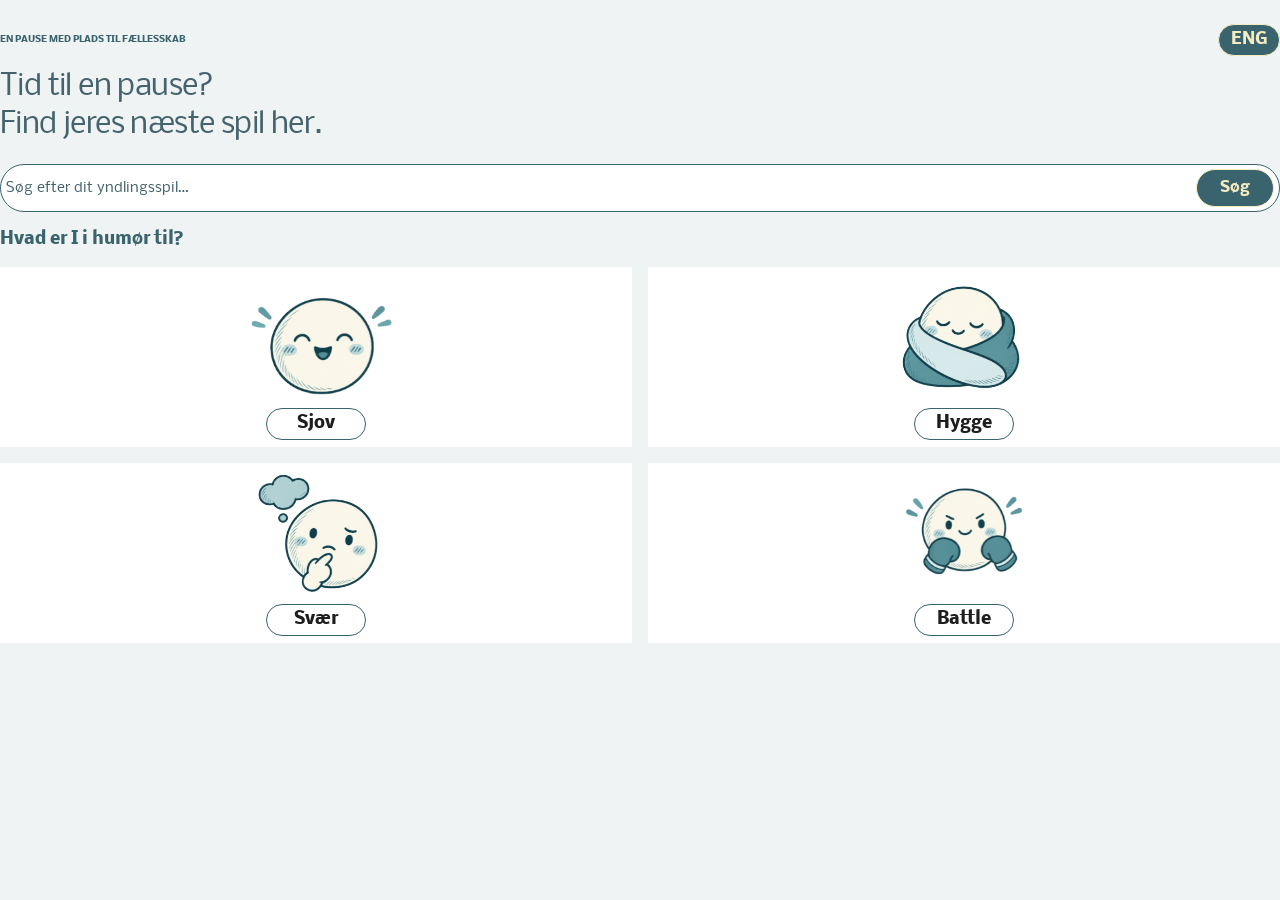
==== commit 092bbe0d: "slet slet" ====
--- a/index.html
+++ b/index.html
@@ -17,54 +17,7 @@
     <link rel="stylesheet" href="css/style.css" />
   </head>
   <body>
-    <div class="app">
-      <main id="indhold">
-        <section class="page start-page" id="start">
-          <div class="start-intro">
-            <header class="start-brand">
-              <div>
-                <p>Brætspilscafé</p>
-                <small>ERHVERVSAKADEMI AARHUS</small>
-              </div>
-            </header>
-            <div class="start-divider"></div>
-            <div class="language-row">
-              <button type="button" class="small-button language-button">
-                ENG
-              </button>
-            </div>
-          </div>
-          <div class="start-actions">
-            <img
-              class="start-logo"
-              src="billeder/startside-logo.png"
-              alt="EAA Brætspilscafé – terninger og kaffe"
-            />
-            <a
-              class="button outline start-login"
-              href="#velkommen"
-              data-tekst="adgang"
-              >Log ind / gæst</a
-            >
-          </div>
-        </section>
-
-        <section class="page home-page" id="opdag" hidden>
-          <header class="brand">
-            <img src="billeder/logo.png" alt="EAA Brætspilscafé" />
-            <div>
-              <p>Brætspilscafé</p>
-              <small>ERHVERVSAKADEMI AARHUS</small>
-            </div>
-          </header>
-          <div class="account-row">
-            <small data-tekst="dinCafe">DIN SPILCAFÉ</small
-            ><a
-              class="button outline account-link"
-              href="#velkommen"
-              data-tekst="adgang"
-              >Log ind / gæst</a
-            >
+    
           </div>
           <div class="home-intro">
             <p class="eyebrow" data-tekst="pause">
@@ -141,569 +94,11 @@
           >
         </section>
 
-        <section class="page" id="alle-spil" hidden>
-          <h1 data-tekst="findSpil">Find jeres spil.</h1>
-          <p class="intro" data-tekst="lystTil">
-            Hvad har I lyst til at spille?
-          </p>
-          <form class="search" id="game-search" role="search">
-            <label
-              class="sr-only"
-              for="game-search-field"
-              data-tekst="soegEfter"
-              >Søg efter spil</label
-            >
-            <input
-              type="search"
-              id="game-search-field"
-              placeholder="Søg efter spil…"
-              data-placeholder="searchPlaceholder"
-              autocomplete="off"
-            />
-            <button type="submit" data-tekst="soeg">Søg</button>
-          </form>
-          <div class="quick-filters">
-            <button class="chip" id="reset-all" type="button" data-tekst="alle">
-              Alle
-            </button>
-            <button
-              class="chip"
-              id="quick-time"
-              type="button"
-              aria-pressed="false"
-              data-tekst="kortTid"
-            >
-              Højst 30 min.
-            </button>
-            <button
-              class="chip"
-              id="open-filters"
-              type="button"
-              data-tekst="vaelgFiltre"
-            >
-              Vælg filtre
-            </button>
-          </div>
-          <div class="filter-grid">
-            <label
-              ><span data-tekst="spillere">Antal spillere</span
-              ><select id="player-filter">
-                <option value="0" data-tekst="alleGrupper">
-                  Alle gruppestørrelser
-                </option>
-              </select></label
-            >
-            <label
-              ><span data-tekst="spiltype">Spiltype</span
-              ><select id="category-filter">
-                <option value="" data-tekst="alleTyper">Alle spiltyper</option>
-              </select></label
-            >
-          </div>
-          <p class="filter-note" id="active-filters"></p>
-          <h2 id="results-count" role="status" aria-live="polite"></h2>
-          <p class="sort-note" id="sort-note"></p>
-          <ul class="game-list" id="game-list"></ul>
-          <div class="empty-state panel" id="empty-state" hidden>
-            <h2 data-tekst="ingenResultater">Ingen spil matcher lige nu</h2>
-            <p data-tekst="proevIgen">
-              Prøv et andet søgeord eller fjern et filter.
-            </p>
-            <button
-              class="button"
-              id="empty-reset"
-              type="button"
-              data-tekst="visAlle"
-            >
-              Vis alle spil
-            </button>
-          </div>
-        </section>
 
-        <section class="page" id="spildetaljer" hidden>
-          <div class="detail-top">
-            <a
-              class="small-button back"
-              id="detail-back"
-              href="#alle-spil"
-              data-tekst="tilbage"
-              >Tilbage</a
-            ><button
-              class="heart"
-              id="detail-heart"
-              type="button"
-              aria-label="Gem spil"
-              data-label="gemSpil"
-              aria-pressed="false"
-            >
-              <img src="billeder/hjerte.svg" alt="" />
-            </button>
-          </div>
-          <div id="game-detail"></div>
-        </section>
-
-        <section class="page luck-page" id="proev-lykken" hidden>
-          <p class="eyebrow" data-tekst="tilfaeldighed">
-            LAD TILFÆLDIGHEDEN BESTEMME
-          </p>
-          <h1 data-tekst="lykkeTitel">Prøv lykken.</h1>
-          <p class="intro" data-tekst="lykkeIntro">
-            Lad hjulet vælge jeres næste spil.
-          </p>
-          <div class="wheel-area">
-            <div class="wheel">
-              <img class="wheel-body" src="billeder/wheel-body.png" alt="" />
-              <img
-                id="luck-disc"
-                class="wheel-face"
-                src="billeder/wheel-face.png"
-                alt=""
-              />
-              <img
-                class="wheel-pointer"
-                src="billeder/wheel-pointer.png"
-                alt=""
-              />
-            </div>
-          </div>
-          <button
-            class="button spin-button"
-            id="luck-spin"
-            type="button"
-            data-tekst="drej"
-          >
-            Drej hjulet
-          </button>
-          <p class="small" data-tekst="sammeChance">
-            Alle 12 spil har samme chance.
-          </p>
-          <div
-            class="yellow-panel luck-result"
-            id="luck-result"
-            role="status"
-            aria-live="polite"
-          >
-            <h2 id="luck-title" data-tekst="monSpil">
-              Hvilket spil mon det bliver?
-            </h2>
-            <p id="luck-info" hidden></p>
-            <div id="luck-actions" hidden>
-              <button
-                class="button"
-                id="luck-book"
-                type="button"
-                data-tekst="bookSpil"
-              >
-                Book spillet</button
-              ><a
-                class="text-link"
-                id="luck-detail"
-                href="#alle-spil"
-                data-tekst="laesMere"
-                >Læs om spillet</a
-              >
-            </div>
-          </div>
-        </section>
-
-        <section class="page" id="gemte" hidden>
-          <div class="two-buttons">
-            <a
-              class="button outline"
-              href="#mine-bookinger"
-              data-tekst="mineBookinger"
-              >Mine bookinger</a
-            ><a class="button outline" href="#profil" data-tekst="minProfil"
-              >Min profil</a
-            >
-          </div>
-          <h1 data-tekst="gemteSpil">Gemte spil</h1>
-          <p class="intro" data-tekst="gemIntro">
-            Tryk på hjertet ved et spil for at gemme det her.
-          </p>
-          <ul class="game-list" id="saved-games"></ul>
-          <div class="panel" id="saved-empty">
-            <h2 data-tekst="favoritPlads">Plads til jeres favoritter</h2>
-            <p data-tekst="favoritIntro">
-              Tryk på hjertet ved et spil. Så ligger det klar her, når I får
-              lyst til at spille.
-            </p>
-          </div>
-          <a class="button outline" href="#alle-spil" data-tekst="findFlere"
-            >Find flere spil</a
-          >
-        </section>
-
-        <section class="page welcome-page" id="velkommen" hidden>
-          <div class="brand compact">
-            <img src="billeder/logo.png" alt="EAA" />
-            <div>
-              <p>Brætspilscafé</p>
-              <small>ERHVERVSAKADEMI AARHUS</small>
-            </div>
-          </div>
-          <img class="welcome-mood" src="billeder/hygge.png" alt="" />
-          <h1 data-tekst="velkommen">Velkommen i spilcaféen.</h1>
-          <p data-tekst="kontoIntro">
-            Log ind eller fortsæt som gæst for at gemme dine favoritter og booke
-            et spil.
-          </p>
-          <a class="button" href="#login" data-tekst="logInd">Log ind</a>
-          <button
-            class="button outline guest-button"
-            type="button"
-            data-tekst="fortsaetGaest"
-          >
-            Fortsæt som gæst
-          </button>
-          <p class="small" data-tekst="gaestInfo">
-            Du kan også gemme og booke som gæst.
-          </p>
-          <a class="button outline" href="#opdag" data-tekst="tilbageSpil"
-            >Tilbage til spillene</a
-          >
-        </section>
-
-        <section class="page" id="login" hidden>
-          <a
-            class="button outline back-link"
-            href="#velkommen"
-            data-tekst="tilbage"
-            >Tilbage</a
-          >
-          <div class="brand compact">
-            <img src="billeder/logo.png" alt="EAA" />
-            <div>
-              <p>Brætspilscafé</p>
-              <small>ERHVERVSAKADEMI AARHUS</small>
-            </div>
-          </div>
-          <h1 data-tekst="velkommenTilbage">Velkommen tilbage</h1>
-          <p data-tekst="loginIntro">
-            Log ind for at samle dine favoritter og bookinger ét sted.
-          </p>
-          <form id="login-form" class="stack-form">
-            <label
-              >E-mail<input
-                type="email"
-                id="login-email"
-                autocomplete="email"
-                placeholder="Din e-mail"
-                data-placeholder="loginEmail"
-                required
-            /></label>
-            <label
-              ><span data-tekst="adgangskode">Adgangskode</span
-              ><input
-                type="password"
-                id="login-password"
-                autocomplete="off"
-                placeholder="Din adgangskode"
-                data-placeholder="loginKode"
-                required
-                minlength="4"
-            /></label>
-            <p class="small" data-tekst="lokaltLogin">
-              Øvelseslogin: Brug et opdigtet login. Adgangskoden bliver ikke
-              gemt.
-            </p>
-            <button class="button" type="submit" data-tekst="logInd">
-              Log ind
-            </button>
-          </form>
-          <button
-            class="button outline guest-button"
-            type="button"
-            data-tekst="fortsaetGaest"
-          >
-            Fortsæt som gæst
-          </button>
-        </section>
-
-        <section class="page" id="profil" hidden>
-          <a class="button outline back-link" href="#gemte" data-tekst="tilbage"
-            >Tilbage</a
-          >
-          <div class="avatar" id="profile-avatar">G</div>
-          <h1 id="profile-title">Hej, gæst</h1>
-          <p id="profile-info"></p>
-          <div class="panel">
-            <h2 data-tekst="spillepause">Klar til en spillepause?</h2>
-            <p data-tekst="profilIntro">
-              Find dine gemte spil og hold styr på, hvornår I skal spille.
-            </p>
-          </div>
-          <a class="button" href="#mine-bookinger" data-tekst="mineBookinger"
-            >Mine bookinger</a
-          ><a class="button outline" href="#gemte" data-tekst="gemteSpil"
-            >Gemte spil</a
-          >
-          <div class="yellow-panel" id="profile-login">
-            <h2 data-tekst="harKonto">Har du allerede en konto?</h2>
-            <p data-tekst="kontoFortsaet">
-              Log ind og fortsæt med dine valgte spil.
-            </p>
-            <a class="button outline" href="#login" data-tekst="logInd"
-              >Log ind</a
-            >
-          </div>
-          <button
-            class="button outline"
-            id="logout"
-            type="button"
-            data-tekst="logUd"
-          >
-            Log ud
-          </button>
-        </section>
-
-        <section class="page" id="booking" hidden>
-          <a
-            class="small-button back"
-            id="booking-back"
-            href="#alle-spil"
-            data-tekst="tilbage"
-            >Tilbage</a
-          >
-          <h1 data-tekst="bookTitel">Book jeres spil</h1>
-          <p data-tekst="bookIntro">Vælg, hvornår I vil spille.</p>
-          <div class="yellow-panel">
-            <p class="eyebrow" data-tekst="valgtSpil">JERES SPIL</p>
-            <h2 id="booking-game-name"></h2>
-            <p id="booking-duration"></p>
-            <p class="small" id="booking-person"></p>
-          </div>
-          <form id="booking-form" class="stack-form">
-            <label
-              ><span class="field-heading" data-tekst="vaelgDato"
-                >Vælg dato</span
-              ><input id="booking-date" type="date" required
-            /></label>
-            <label
-              ><span class="field-heading" data-tekst="vaelgTid"
-                >Vælg tidspunkt</span
-              ><select id="booking-time" required>
-                <option value="">Vælg tidspunkt</option>
-              </select></label
-            >
-            <div class="panel">
-              <small data-tekst="ditValg">Dit valg</small>
-              <p id="booking-selection"></p>
-            </div>
-            <p class="form-error" id="booking-error" role="alert"></p>
-            <button
-              class="button"
-              type="submit"
-              id="booking-save"
-              data-tekst="bekraeft"
-            >
-              Bekræft booking
-            </button>
-          </form>
-          <p class="small" data-tekst="bookingInfo">
-            Du kan ændre eller aflyse under Mine bookinger.
-          </p>
-          <p class="small" data-tekst="lokalBooking">
-            Bookingen gemmes på denne enhed. Caféens reservationssystem er ikke
-            tilsluttet.
-          </p>
-        </section>
-
-        <section class="page" id="bekraeftet" hidden>
-          <div class="confirmation-mark" aria-hidden="true">✓</div>
-          <h1 data-tekst="bookingGemt">Dit spil er booket</h1>
-          <div class="yellow-panel" id="booking-confirmation"></div>
-          <a class="button" href="#mine-bookinger" data-tekst="mineBookinger"
-            >Mine bookinger</a
-          ><a class="button outline" href="#opdag" data-tekst="tilbageSpil"
-            >Tilbage til spillene</a
-          >
-        </section>
-
-        <section class="page" id="mine-bookinger" hidden>
-          <div class="two-buttons">
-            <a class="button outline" href="#gemte" data-tekst="tilbage"
-              >Tilbage</a
-            ><a class="button outline" href="#profil" data-tekst="minProfil"
-              >Min profil</a
-            >
-          </div>
-          <h1 data-tekst="mineBookinger">Mine bookinger</h1>
-          <p data-tekst="bookingOversigt">
-            Her finder du jeres næste spillepauser.
-          </p>
-          <div id="booking-list"></div>
-          <div class="panel" id="booking-empty">
-            <h2 data-tekst="ingenBookinger">Ingen bookinger endnu</h2>
-            <p data-tekst="bookFind">
-              Find et spil, vælg et tidspunkt, og saml vennerne til en pause.
-            </p>
-            <a class="button" href="#alle-spil" data-tekst="findEtSpil"
-              >Find et spil</a
-            >
-          </div>
-        </section>
-        <noscript
-          ><p>Aktivér JavaScript for at søge og filtrere spillene.</p></noscript
-        >
-      </main>
-      <nav class="bottom-nav" aria-label="Hovedmenu" data-label="hovedmenu">
-        <a href="#opdag" data-page="opdag" aria-label="Opdag" data-label="opdag"
-          ><img src="billeder/opdag.svg" alt="" /><span
-            class="sr-only"
-            data-tekst="opdag"
-            >Opdag</span
-          ></a
-        >
-        <a
-          href="#proev-lykken"
-          data-page="proev-lykken"
-          aria-label="Prøv lykken"
-          data-label="lykkeTitel"
-          ><img src="billeder/lykke.svg" alt="" /><span
-            class="sr-only"
-            data-tekst="lykkeTitel"
-            >Prøv lykken</span
-          ></a
-        >
-        <a
-          href="#alle-spil"
-          data-page="alle-spil"
-          aria-label="Søg"
-          data-label="soeg"
-          ><img src="billeder/soeg.svg" alt="" /><span
-            class="sr-only"
-            data-tekst="soeg"
-            >Søg</span
-          ></a
-        >
-        <a
-          href="#gemte"
-          data-page="gemte"
-          aria-label="Gemte spil"
-          data-label="gemteSpil"
-          ><img src="billeder/gemte.svg" alt="" /><span
-            class="sr-only"
-            data-tekst="gemteSpil"
-            >Gemte spil</span
-          ></a
-        >
-      </nav>
-    </div>
-
-    <dialog
-      id="filter-dialog"
-      class="filter-dialog"
-      aria-labelledby="filter-title"
-    >
-      <form id="filter-form">
-        <div class="dialog-heading">
-          <h2 id="filter-title" data-tekst="vaelgFiltre">Vælg filtre</h2>
-          <button
-            class="button outline"
-            type="button"
-            id="close-filters"
-            data-tekst="luk"
-          >
-            Luk
-          </button>
-        </div>
-        <p data-tekst="filterIntro">Vælg de krav, spillet skal opfylde.</p>
-        <label class="check-row"
-          ><input type="checkbox" id="time-enabled" /><span
-            data-tekst="begraensTid"
-            >Begræns spilletiden</span
-          ></label
-        >
-        <label class="time-row"
-          ><span id="time-output">Alle spilletider</span
-          ><input
-            id="time-filter"
-            type="range"
-            min="15"
-            max="180"
-            step="5"
-            value="30"
-        /></label>
-        <p class="small" data-tekst="tidForklaring">
-          Filteret bruger den længste tid i spillets tidsinterval.
-        </p>
-        <fieldset>
-          <legend data-tekst="spiltype">Spiltype</legend>
-          <div class="category-options" id="category-options"></div>
-        </fieldset>
-        <div class="filter-grid">
-          <label
-            ><span data-tekst="regelniveau">Regelniveau</span
-            ><select id="level-filter">
-              <option value="" data-tekst="alleNiveauer">Alle niveauer</option>
-              <option value="Let">Let</option>
-              <option value="Middel">Middel</option>
-              <option value="Svær">Svær</option>
-            </select></label
-          ><label
-            ><span data-tekst="plads">Pladsbehov</span
-            ><select id="space-filter">
-              <option value="" data-tekst="alleBorde">
-                Alle bordstørrelser
-              </option>
-              <option value="Lille">Lille</option>
-              <option value="Mellem">Mellem</option>
-              <option value="Stor">Stor</option>
-            </select></label
-          >
-        </div>
-        <label
-          ><span data-tekst="sorter">Sortér efter</span
-          ><select id="sort-order">
-            <option value="titel-az" data-tekst="titelAz">Titel A–Å</option>
-            <option value="titel-za" data-tekst="titelZa">Titel Å–A</option>
-            <option value="tid-kort" data-tekst="tidKort">
-              Korteste spilletid
-            </option>
-            <option value="tid-lang" data-tekst="tidLang">
-              Længste spilletid
-            </option>
-          </select></label
-        >
-        <button class="button" type="submit" data-tekst="visSpil">
-          Vis spil</button
-        ><button
-          class="button outline"
-          id="clear-filters"
-          type="button"
-          data-tekst="nulstil"
-        >
-          Nulstil filtre
-        </button>
-      </form>
-    </dialog>
-    <dialog id="cancel-dialog" aria-labelledby="cancel-title">
-      <h2 id="cancel-title" data-tekst="aflysTitel">Aflys booking?</h2>
-      <p id="cancel-game"></p>
-      <p data-tekst="aflysIntro">Bookingen fjernes fra denne enhed.</p>
-      <button
-        type="button"
-        class="button outline"
-        id="keep-booking"
-        data-tekst="behold"
-      >
-        Behold booking</button
-      ><button
-        type="button"
-        class="button"
-        id="confirm-cancel"
-        data-tekst="aflys"
-      >
-        Aflys booking
-      </button>
     </dialog>
     <p class="toast" id="toast" role="status" aria-live="polite" hidden></p>
     <script src="js/spil.js"></script>
-    <script src="js/sprog.js"></script>
-    <script src="js/konto.js"></script>
     <script src="js/script.js"></script>
-    <script src="js/lykkehjul.js"></script>
-    <script src="js/booking.js"></script>
+ 
   </body>
 </html>
